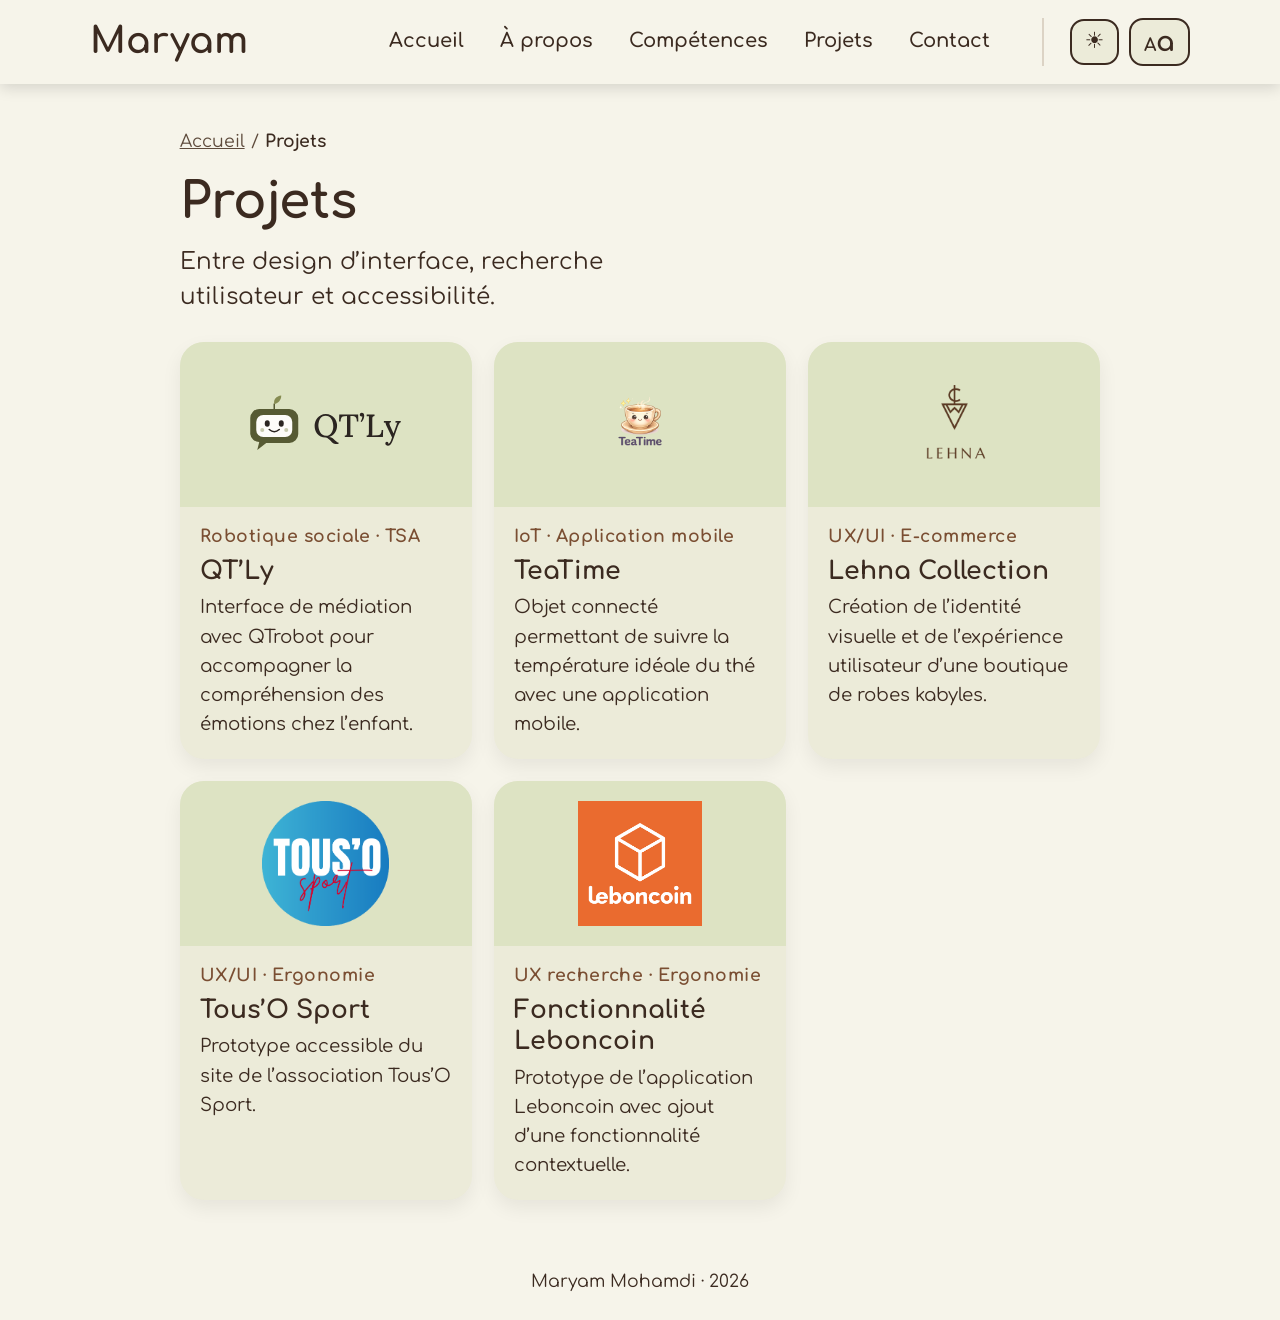
==== projets.html @ c4455d64 "Add files via upload" ====
<!DOCTYPE html>
<html lang="fr">
<head>
<meta charset="utf-8">
<meta name="viewport" content="width=device-width, initial-scale=1, viewport-fit=cover">
<title>Projets – Maryam Mohamdi, création numérique et accessibilité</title>
<meta name="description" content="Les projets de Maryam Mohamdi, entre design d’interface, recherche utilisateur et accessibilité.">
<link rel="preconnect" href="https://fonts.googleapis.com">
<link rel="preconnect" href="https://fonts.gstatic.com" crossorigin>
<link href="https://fonts.googleapis.com/css2?family=Comfortaa:wght@400;600;700&display=swap" rel="stylesheet">
<link rel="stylesheet" href="css/styles.css">
<script>
(function(){var r=document.documentElement;try{var t=localStorage.getItem('theme');if(t==='light'||t==='dark')r.setAttribute('data-theme',t);var z=parseInt(localStorage.getItem('textSize'),10);if(z>=80&&z<=200)r.style.fontSize=(z*1.2)+'%'}catch(e){}if(window.matchMedia&&!matchMedia('(prefers-reduced-motion: reduce)').matches&&'IntersectionObserver' in window)r.classList.add('anim');})();
</script>
<script src="autres/script.js" defer></script>
</head>
<body id="haut">
<a class="skip" href="#contenu">Aller au contenu</a>

<svg width="0" height="0" style="position:absolute" aria-hidden="true" focusable="false">
<symbol id="i-figma" viewBox="0 0 24 24"><path fill="#F24E1E" d="M8 2h4v6H8a3 3 0 010-6z"/><path fill="#FF7262" d="M12 2h4a3 3 0 010 6h-4z"/><path fill="#A259FF" d="M8 8h4v6H8a3 3 0 010-6z"/><circle fill="#1ABCFE" cx="15" cy="11" r="3"/><path fill="#0ACF83" d="M8 14h4v3a3 3 0 11-3-3z"/></symbol>
<symbol id="i-miro" viewBox="0 0 24 24"><rect width="24" height="24" rx="6" fill="#FFD02F"/><path fill="none" stroke="#050038" stroke-width="2.4" stroke-linecap="round" d="M6 17V8m0 4c0-3 3-4 4-1m0 6v-6m0 1c0-3 3-4 4-1m0 6l3-9"/></symbol>
<symbol id="i-canva" viewBox="0 0 24 24"><circle cx="12" cy="12" r="11" fill="#00C4CC"/><path fill="none" stroke="#fff" stroke-width="2.4" stroke-linecap="round" d="M16 9a5 5 0 100 6"/></symbol>
<symbol id="i-html" viewBox="0 0 24 24"><path fill="#E34F26" d="M3 2l1.7 19L12 23l7.3-2L21 2z"/><path fill="#fff" d="M7.6 6.5h8.9l-.2 2H9.7l.2 2h6.1l-.5 5.600-3.500 1-3.500-1-.2-2.600h2l.1 1.300 1.600.4 1.600-.4.2-2H7.900z"/></symbol>
<symbol id="i-css" viewBox="0 0 24 24"><path fill="#1572B6" d="M3 2l1.7 19L12 23l7.3-2L21 2z"/><path fill="#fff" d="M7.600 6.500h8.900l-.2 2H9.700l.2 2h6.100l-.5 5.600-3.500 1-3.500-1-.2-2.600h2l.1 1.300 1.600.4 1.600-.4.2-2H7.900z"/></symbol>
<symbol id="i-python" viewBox="0 0 24 24"><path fill="#3776AB" d="M12 2C7 2 7 4 7 5v2h5v1H5a3 3 0 00-3 3v2c0 2 1 3 3 3h2v-3a3 3 0 013-3h5a2 2 0 002-2V5c0-2-2-3-5-3z"/><path fill="#FFD43B" d="M12 22c5 0 5-2 5-3v-2h-5v-1h7a3 3 0 003-3v-2c0-2-1-3-3-3h-2v3a3 3 0 01-3 3H9a2 2 0 00-2 2v3c0 2 2 3 5 3z"/><circle cx="9.500" cy="5" r="1" fill="#fff"/><circle cx="14.500" cy="19" r="1" fill="#fff"/></symbol>
<symbol id="i-java" viewBox="0 0 24 24"><path fill="#E76F00" d="M4 13h13v3a5 5 0 01-5 5H9a5 5 0 01-5-5z"/><path fill="none" stroke="#E76F00" stroke-width="1.800" d="M17 14h1.500a2.500 2.500 0 010 5H16"/><path fill="none" stroke="#5382A1" stroke-width="1.600" stroke-linecap="round" d="M8 10c-2-2 2-3 0-6m4 6c-2-2 2-3 0-6"/><path fill="#5382A1" d="M5 22h12v1H5z"/></symbol>
<symbol id="i-php" viewBox="0 0 24 24"><ellipse cx="12" cy="12" rx="11" ry="6.500" fill="#777BB4"/><text x="12" y="14.500" font-size="8" font-weight="700" font-style="italic" text-anchor="middle" fill="#fff" font-family="Arial,sans-serif">php</text></symbol>
<symbol id="i-sql" viewBox="0 0 24 24"><ellipse cx="12" cy="5.500" rx="8" ry="3" fill="#00758F"/><path fill="#00758F" d="M4 8.500c0 1.700 3.600 3 8 3s8-1.300 8-3v4c0 1.700-3.600 3-8 3s-8-1.300-8-3zM4 14.500c0 1.700 3.600 3 8 3s8-1.300 8-3v4c0 1.700-3.600 3-8 3s-8-1.300-8-3z"/><path fill="#F29111" d="M4 8.500c0 1.700 3.600 3 8 3s8-1.300 8-3v.800c0 1.700-3.600 3-8 3s-8-1.300-8-3z" opacity=".9"/></symbol>
<symbol id="i-android" viewBox="0 0 24 24"><path fill="#3DDC84" d="M5 16a7 7 0 0114 0z"/><path stroke="#3DDC84" stroke-width="1.500" stroke-linecap="round" d="M8 6L6.500 3.500M16 6l1.500-2.500"/><circle cx="9.500" cy="12.500" r="1" fill="#fff"/><circle cx="14.500" cy="12.500" r="1" fill="#fff"/><path fill="#3DDC84" d="M5 18h14v2a2 2 0 01-2 2H7a2 2 0 01-2-2z" opacity=".55"/></symbol>
<symbol id="i-vscode" viewBox="0 0 24 24"><path fill="#007ACC" fill-rule="evenodd" d="M22 4l-5-2-10 9-4-3-1 1v8l1 1 4-3 10 9 5-2zM17 7v10l-6-5z"/></symbol>
<symbol id="i-arrow" viewBox="0 0 24 12"><path d="M0 6 H22 M17 1 L22 6 L17 11" fill="none" stroke="currentColor" stroke-width="2" stroke-linecap="round" stroke-linejoin="round"/></symbol>
</svg>

<header>
  <a class="brand" href="index.html"><span>Maryam</span><span class="sr-only"> Mohamdi, accueil</span></a>

  <nav aria-label="Navigation principale">
    <button class="tool" id="burger" type="button" aria-label="Ouvrir le menu" aria-expanded="false" aria-controls="menu">
      <svg width="22" height="18" viewBox="0 0 22 18" aria-hidden="true" focusable="false"><path id="bpath" d="M2 3h18M2 9h18M2 15h18" fill="none" stroke="currentColor" stroke-width="2.4" stroke-linecap="round"/></svg>
    </button>
    <ul class="menu" id="menu" role="list">
      <li><a href="index.html">Accueil</a></li>
      <li><a href="index.html#approche">À propos</a></li>
      <li><a href="index.html#competences">Compétences</a></li>
      <li><a href="projets.html" aria-current="page">Projets</a></li>
      <li><a href="index.html#contact">Contact</a></li>
    </ul>
  </nav>

  <div class="tools">
    <button class="tool" id="theme" type="button" aria-label="Mode sombre" aria-pressed="false" title="Mode sombre"><span id="themeIcon" aria-hidden="true">☀</span></button>
    <div class="zoomwrap" id="zoomwrap">
      <button class="tool" id="zoom" type="button" aria-expanded="false" aria-controls="zpop" aria-label="Taille du texte" title="Taille du texte">
        <span aria-hidden="true"><span style="font-size:.8em">A</span><span style="font-size:1.25em">a</span></span>
      </button>
      <div class="pop" id="zpop" role="group" aria-labelledby="zpop-t" hidden>
        <p class="pop-t" id="zpop-t">Taille du texte</p>
        <output class="pop-v" id="zval">100 %</output>
        <div class="pop-row">
          <button type="button" id="zout">Réduire</button>
          <button type="button" id="zin">Agrandir</button>
        </div>
        <button type="button" class="reset" id="zreset">Réinitialiser</button>
      </div>
    </div>
  </div>
</header>

<main id="contenu" class="projet">
  <section aria-labelledby="titre-page">
    <nav class="ariane" aria-label="Fil d’Ariane">
      <ol role="list">
        <li><a href="index.html">Accueil</a></li>
        <li><a href="projets.html" aria-current="page">Projets</a></li>
      </ol>
    </nav>
    <h1 id="titre-page">Projets</h1>
    <p class="chapeau">Entre design d’interface, recherche utilisateur et accessibilité.</p>
    <ul class="cartes-projets" role="list">
    <li class="carte-projet">
      <div class="carte-projet__visuel"><img src="images/projet-qtly.svg" alt="" width="640" height="400" loading="lazy"></div>
      <div class="carte-projet__texte">
        <p class="surtitre">Robotique sociale · TSA</p>
        <h2><a href="projets/qtly.html">QT’Ly</a></h2>
        <p>Interface de médiation avec QTrobot pour accompagner la compréhension des émotions chez l’enfant.</p>
      </div>
    </li>
    <li class="carte-projet">
      <div class="carte-projet__visuel"><img src="images/projet-teatime.jpg" alt="" width="640" height="400" loading="lazy"></div>
      <div class="carte-projet__texte">
        <p class="surtitre">IoT · Application mobile</p>
        <h2><a href="projets/teatime.html">TeaTime</a></h2>
        <p>Objet connecté permettant de suivre la température idéale du thé avec une application mobile.</p>
      </div>
    </li>
    <li class="carte-projet">
      <div class="carte-projet__visuel"><img src="images/lehna-logo.png" alt="" width="640" height="400" loading="lazy"></div>
      <div class="carte-projet__texte">
        <p class="surtitre">UX/UI · E-commerce</p>
        <h2><a href="projets/lehna-collection.html">Lehna Collection</a></h2>
        <p>Création de l’identité visuelle et de l’expérience utilisateur d’une boutique de robes kabyles.</p>
      </div>
    </li>
    <li class="carte-projet">
      <div class="carte-projet__visuel"><img src="images/tos-logo.PNG" alt="" width="640" height="400" loading="lazy"></div>
      <div class="carte-projet__texte">
        <p class="surtitre">UX/UI · Ergonomie</p>
        <h2><a href="projets/tous-o-sport.html">Tous’O Sport</a></h2>
        <p>Prototype accessible du site de l’association Tous’O Sport.</p>
      </div>
    </li>
    <li class="carte-projet">
      <div class="carte-projet__visuel"><img src="images/lbc-logo.png" alt="" width="640" height="400" loading="lazy"></div>
      <div class="carte-projet__texte">
        <p class="surtitre">UX recherche · Ergonomie</p>
        <h2><a href="projets/leboncoin.html">Fonctionnalité Leboncoin</a></h2>
        <p>Prototype de l’application Leboncoin avec ajout d’une fonctionnalité contextuelle.</p>
      </div>
    </li>
    </ul>
  </section>
</main>

<footer>Maryam Mohamdi · 2026</footer>

<a class="totop" id="totop" href="#haut" aria-label="Remonter en haut de la page" title="Remonter en haut">
  <svg viewBox="0 0 24 24" aria-hidden="true" focusable="false"><path d="M12 19V5M5 12l7-7 7 7" fill="none" stroke="currentColor" stroke-width="2.6" stroke-linecap="round" stroke-linejoin="round"/></svg>
</a>
</body>
</html>
---- css/styles.css ----
/* =========================================================
   Portfolio Maryam Mohamdi — feuille de styles
   Style « sakura » (Comfortaa, formes arrondies), palette crème, olive et marron.
   ========================================================= */

/* ---------- Thème ---------- */
:root{
  --bg:#F6F4EA;      /* crème légèrement olive */
  --nav:#E3E6CF;     /* olive pâle (en-tête) */
  --card:#ECEBD9;    /* cartes, chips */
  --ink:#3B2A20;     /* brun foncé : texte, 13:1 */
  --muted:#5E4B3C;   /* brun moyen : texte secondaire, 7:1 */
  --accent:#7A4E32;  /* marron : dates, intitulés (6,5:1 sur la crème) */
  --btn:#7A4E32;     /* boutons : 7,1:1 avec du blanc */
  --deep:#4A3426;    /* légende des projets */
  --olive:#A8B47A;   /* aplats décoratifs */
  --soft:#DDE3C3;    /* bandeau des logos projets */
  --focus:#3B2A20;
  --gutter:clamp(28px,7vw,96px);
  --space:clamp(40px,6vw,64px);
  color-scheme:light;
}
@media (prefers-color-scheme:dark){
  :root:not([data-theme="light"]){
    --bg:#1F1C16;--nav:#2B271F;--card:#2E2A21;--ink:#EFEBDD;--muted:#C2B9A5;
    --accent:#C9D69A;--btn:#8A6142;--deep:#3A2E22;--olive:#6F7A4A;--soft:#323725;
    --focus:#EFEBDD;color-scheme:dark;
  }
}
:root[data-theme="dark"]{
  --bg:#1F1C16;--nav:#2B271F;--card:#2E2A21;--ink:#EFEBDD;--muted:#C2B9A5;
  --accent:#C9D69A;--btn:#8A6142;--deep:#3A2E22;--olive:#6F7A4A;--soft:#323725;
  --focus:#EFEBDD;color-scheme:dark;
}

/* ---------- Base ---------- */
*,*::before,*::after{box-sizing:border-box}
/* Taille de base : 120 % de la taille réglée dans le navigateur. Le panneau « Aa » part de là. */
html{font-size:120%;scroll-behavior:smooth;scroll-padding-top:calc(env(safe-area-inset-top,0px) + 7.5rem)}
body{
  margin:0;background:var(--bg);color:var(--ink);
  font-family:Comfortaa,"Trebuchet MS",system-ui,sans-serif;line-height:1.6;
  padding-bottom:env(safe-area-inset-bottom,0px);transition:background .3s;
}
a{color:inherit}
:focus-visible{outline:3px solid var(--focus);outline-offset:3px}
h2{font-size:2rem;margin:0 0 22px;text-align:center}
h3{margin:0 0 6px}

.sr-only{
  position:absolute!important;width:1px;height:1px;padding:0;margin:-1px;
  overflow:hidden;clip:rect(0,0,0,0);white-space:nowrap;border:0;
}

/* Lien d'évitement */
.skip{
  position:absolute;left:16px;top:-200px;z-index:100;
  background:var(--btn);color:#fff;padding:10px 18px;border-radius:12px;
  font-weight:700;text-decoration:none;
}
.skip:focus{top:calc(10px + env(safe-area-inset-top,0px))}

/* ---------- En-tête ---------- */
header{
  position:sticky;top:0;z-index:10;width:100%;min-height:84px;background:var(--nav);
  padding:12px max(var(--gutter),calc((100% - 1280px)/2));
  padding-top:calc(12px + env(safe-area-inset-top,0px));
  display:flex;gap:clamp(16px,3vw,36px);align-items:center;flex-wrap:nowrap;box-shadow:0 4px 14px #0002;
}
.brand{
  flex:none;font-size:1.9rem;font-weight:700;line-height:1;letter-spacing:.01em;
  text-decoration:none;white-space:nowrap;
}
header nav{flex:1;min-width:0;display:flex;justify-content:flex-end}

button,.btn{font:inherit;cursor:pointer;border:0}
.tools{
  display:flex;gap:10px;align-items:center;flex:none;
  padding-left:clamp(16px,2vw,28px);border-left:2px solid #7A4E3233;
}
.tool{
  min-width:46px;min-height:46px;padding:0 13px;border-radius:14px;
  background:var(--card);color:var(--ink);font-weight:700;font-size:1.15rem;
  border:2px solid var(--ink);display:inline-flex;align-items:center;justify-content:center;gap:2px;
  transition:transform .15s,background .15s;
}
.tool:hover{background:var(--btn);color:#fff;transform:translateY(-2px)}
.tool:active{transform:none}

/* Menu : liens en ligne sur ordinateur, burger uniquement sur téléphone */
#burger{display:none}
.menu{list-style:none;margin:0;padding:0;display:flex;flex-wrap:wrap;justify-content:flex-end;gap:4px}
.menu a{display:block;padding:10px 16px;border-radius:999px;font-weight:600;font-size:1.02rem;text-decoration:none;white-space:nowrap}
.menu a:hover{background:var(--card);text-decoration:underline;text-underline-offset:5px}

/* Panneau taille du texte */
.zoomwrap{position:relative}
.pop{
  position:absolute;top:calc(100% + 12px);right:0;z-index:20;
  width:min(17rem,calc(100vw - 32px));
  background:var(--card);color:var(--ink);border:2px solid var(--ink);
  border-radius:18px;padding:16px;box-shadow:0 12px 26px #0003;text-align:center;
}
.pop[hidden]{display:none}
.pop-t{margin:0 0 4px;font-weight:700}
.pop-v{display:block;font-size:2rem;font-weight:700;color:var(--accent);margin-bottom:12px}
.pop-row{display:grid;grid-template-columns:1fr 1fr;gap:10px;margin-bottom:10px}
.pop button{min-height:44px;padding:10px 8px;border-radius:12px;background:var(--btn);color:#fff;font-weight:700;font-size:1rem}
.pop button.reset{width:100%;background:none;color:var(--ink);border:2px solid var(--ink)}
.pop button:hover:not([aria-disabled="true"]){filter:brightness(1.15)}
.pop button[aria-disabled="true"]{opacity:.45;cursor:not-allowed}

/* ---------- Boutons ---------- */
.btn{display:inline-block;background:var(--btn);color:#fff;padding:10px 20px;border-radius:12px;text-decoration:none;font-weight:600}
.btn:hover{filter:brightness(1.15)}

/* ---------- Sections ---------- */
section{max-width:1100px;margin:0 auto;padding:var(--space) var(--gutter)}
section > p{text-align:center;margin-top:0}

/* Accueil — dimensionné sur la hauteur d'écran pour que la section
   suivante dépasse en bas du premier écran */
.hero{
  display:grid;grid-template-columns:minmax(200px,340px) 1fr;gap:48px;align-items:center;
  padding-top:clamp(28px,4vh,48px);padding-bottom:20px;
}
.frame{
  position:relative;aspect-ratio:3/4;justify-self:center;
  width:min(100%,340px,calc((100vh - 370px)*.75));
  width:min(100%,340px,calc((100svh - 370px)*.75));
  min-width:180px;
}
.frame::before{content:"";position:absolute;inset:0 18% 12% 0;background:var(--btn);border-radius:22px}
.frame::after{content:"";position:absolute;inset:34% 0 0 24%;background:var(--olive);border-radius:22px}
.photo{
  position:absolute;inset:8% 6% 6% 6%;border-radius:24px;z-index:1;
  background:linear-gradient(160deg,#F7F6EC,#D9DDBF);display:grid;place-items:center;
  text-align:center;color:#4A3426;font-size:.9rem;padding:20px;
  width:88%;height:86%;
}
.photo[hidden]{display:none}
img.photo{display:block;padding:0;object-fit:cover;object-position:center 20%}
.photo b{display:block;font-size:3rem}
.hero-text{position:relative;text-align:center}
.hero .hello{font-size:1.1rem;margin:0}
.hero .name{font-size:1.4rem;font-weight:600;margin:0}
.hero .tagline{font-size:2.2rem;line-height:1.25;font-weight:700;margin:.1em 0 .6em}
.cta{display:flex;gap:12px;justify-content:center;flex-wrap:wrap}

/* À propos : texte à droite, frise des études compacte à gauche */
#approche{padding-top:28px}
.sak-mini{display:inline-block;width:.8em;height:.8em;margin-left:.3em;vertical-align:-.05em}
.about{display:grid;grid-template-columns:minmax(220px,300px) 1fr;gap:clamp(32px,5vw,64px);align-items:start}
.about .parcours{grid-column:1;grid-row:1}
.about .txt{grid-column:2;grid-row:1}
.lead{font-size:1.35rem;font-weight:600;line-height:1.4;max-width:34ch;margin:0 0 14px}
.txt p{max-width:62ch;font-size:1.05rem;margin:0 0 12px}
.txt p:last-child{margin-bottom:0}
.mini-title{margin:0 0 14px;font-size:1rem;color:var(--accent)}
.frise{list-style:none;margin:0;padding:0 0 0 28px;position:relative}
.frise::before{content:"";position:absolute;left:6px;top:8px;bottom:8px;width:4px;border-radius:2px;background:linear-gradient(var(--btn),var(--olive))}
.frise li{position:relative;background:var(--card);border-radius:16px;padding:10px 14px;margin-bottom:10px}
.frise li:last-child{margin-bottom:0}
.frise .dot{position:absolute;left:-28px;top:14px;width:16px;height:16px;border-radius:50%;background:var(--bg);border:4px solid var(--btn)}
.frise .dot.now{background:var(--btn);box-shadow:0 0 0 4px #7A4E3244}
.frise p{margin:0}
.frise .date{font-size:.8rem;font-weight:700;color:var(--accent)}
.frise .deg{font-size:.9rem;font-weight:700;line-height:1.35}
.frise .school{font-size:.8rem;color:var(--muted)}

/* Compétences */
#competences{padding-top:16px}
.skills{display:grid;grid-template-columns:repeat(auto-fit,minmax(190px,1fr));gap:24px}
.skills > div{text-align:center}
.skills h3{margin:0 0 6px;font-size:1.1rem}
.chips{display:flex;flex-wrap:wrap;justify-content:center;gap:8px;padding:0;list-style:none;margin:8px 0 0}
.chips li{background:var(--card);padding:6px 14px;border-radius:999px;font-weight:600;font-size:.9rem}
.chips.logos li{display:flex;align-items:center;gap:8px;padding:6px 14px 6px 10px}
.chips.logos svg{width:22px;height:22px;flex:none}

/* Projets — carrousel */
.carousel{display:flex;align-items:center;gap:16px;justify-content:center}
.arrow{width:52px;height:52px;border-radius:50%;background:none;border:3px solid var(--ink);color:var(--ink);font-size:1.4rem;flex:none}
.arrow:hover{background:var(--card)}
/* Logo en haut, légende en dessous : rien n'est masqué quand le texte est agrandi. */
.slide{flex:1;max-width:720px;border-radius:30px;overflow:hidden;background:var(--deep);box-shadow:0 10px 24px #0002}
.shot{position:relative;aspect-ratio:16/7;display:grid;place-items:center;background:var(--soft)}
.shot img{
  position:absolute;inset:0;margin:auto;width:auto;height:auto;
  max-width:calc(100% - 48px);max-height:calc(100% - 36px);object-fit:contain;
  background:#fff;border-radius:18px;padding:12px;box-shadow:0 6px 18px #0002;
}
/* Photo (TeaTime) : remplit tout le bandeau */
/* Plus de recadrage : toutes les images du carrousel sont affichées en entier */
.shot.cover img{width:auto;height:auto;max-width:calc(100% - 48px);max-height:calc(100% - 36px);object-fit:contain;padding:12px;border-radius:18px;background:#fff;box-shadow:0 6px 18px #0002}
.shot span{font-size:4.5rem;font-weight:700;color:var(--btn)}
.cap{background:var(--deep);color:#fff;padding:16px 22px 20px;text-align:center}
.cap small{opacity:.9}
.cap p{margin:4px 0 8px;font-size:.95rem}
.cap a{color:#fff;font-weight:700}
.cap a:focus-visible{outline-color:#fff}
.pager{display:flex;gap:4px;justify-content:center;flex-wrap:wrap;margin:10px auto 14px}
.pager button{width:44px;height:44px;padding:0;border-radius:50%;background:none;display:grid;place-items:center}
.pager button::before{content:"";width:16px;height:16px;border-radius:50%;border:2px solid var(--ink)}
.pager button[aria-current="true"]::before{width:20px;height:20px;background:var(--btn);border-color:var(--btn)}

/* Contact */
.contact-links{list-style:none;margin:24px 0 0;padding:0;display:flex;justify-content:center;gap:32px;flex-wrap:wrap}
.contact-links a{display:flex;flex-direction:column;align-items:center;gap:8px;text-decoration:none;font-weight:600}
.contact-links .ic{
  width:76px;height:76px;border-radius:50%;display:grid;place-items:center;
  background:var(--card);border:2px solid var(--ink);color:var(--ink);
  transition:transform .15s,background .15s;
}
.contact-links svg{width:38px;height:38px}
.contact-links a:hover .ic{background:var(--btn);color:#fff;transform:translateY(-3px)}
.contact-links a:hover span:last-child{text-decoration:underline}

footer{text-align:center;padding:24px var(--gutter);font-size:.9rem}

/* Bouton « remonter en haut » */
.totop{
  position:fixed;z-index:9;
  right:calc(16px + env(safe-area-inset-right,0px));
  bottom:calc(16px + env(safe-area-inset-bottom,0px));
  width:52px;height:52px;border-radius:50%;display:grid;place-items:center;
  background:var(--btn);color:#fff;box-shadow:0 6px 16px #0003;
  opacity:0;visibility:hidden;transform:translateY(10px);
  transition:opacity .2s,transform .2s,visibility .2s;
}
.totop.show{opacity:1;visibility:visible;transform:none}
.totop:hover{filter:brightness(1.15)}
.totop svg{width:24px;height:24px}

/* ---------- Responsive ---------- */
@media (max-width:1060px){
  header{gap:10px;min-height:76px}
  .brand{font-size:1.5rem;margin-right:auto}
  header nav{flex:none}
  .tools{padding-left:0;border-left:0}
  #burger{display:inline-flex}
  /* Menu ouvert : carte arrondie sous le burger, page assombrie derrière */
  .menu{
    display:none;position:absolute;top:calc(100% + 10px);right:var(--gutter);left:auto;
    width:min(340px,calc(100% - 2 * var(--gutter)));
    flex-direction:column;flex-wrap:nowrap;gap:6px;
    background:var(--card);border:2px solid var(--ink);border-radius:24px;padding:12px;
    box-shadow:0 18px 40px #0003;
  }
  .menu.open{display:flex}
  .menu a{
    display:flex;align-items:center;justify-content:space-between;gap:12px;
    padding:14px 18px;border-radius:16px;font-size:1.15rem;font-weight:700;white-space:normal;
  }
  /* chevron dessiné en CSS (pas de texte, donc rien n'est lu par les lecteurs d'écran) */
  .menu a::after{content:"";flex:none;width:9px;height:9px;border-top:2.5px solid currentColor;border-right:2.5px solid currentColor;transform:rotate(45deg);opacity:.6}
  .menu a:hover,.menu a:focus-visible{background:var(--nav);text-decoration:none}
  .menu a:hover::after{opacity:1}
  body.menu-open::before{content:"";position:fixed;inset:0;z-index:9;background:#1f1c1655}
}
@media (max-width:760px){
  .hero{grid-template-columns:1fr;gap:16px;padding-top:24px}
  .frame{
    min-width:0;
    width:clamp(130px,calc((100vh - 540px)*.75),220px);
    width:clamp(130px,calc((100svh - 540px)*.75),220px);
  }
  .hero .tagline{font-size:1.6rem}
  .about{grid-template-columns:1fr}
  .about .parcours,.about .txt{grid-column:1;grid-row:auto}
  .carousel{gap:8px}
  .arrow{width:44px;height:44px}
  .shot{aspect-ratio:16/9}
  .shot span{font-size:3rem}
  .cap{padding:14px 16px 18px}
  /* Le panneau se cale sur l'en-tête pour ne pas déborder de l'écran */
  .zoomwrap{position:static}
  .pop{left:var(--gutter);right:var(--gutter);width:auto;top:calc(100% + 8px)}
}
@media (max-width:420px){
  header{padding-left:16px;padding-right:16px;gap:8px}
  .menu{right:16px;width:calc(100% - 32px)}
  .brand{font-size:1.3rem}
  .tools{gap:8px}
  .tool{min-width:44px;min-height:44px;padding:0 10px}
}

/* ---------- Mouvement réduit ---------- */
@media (prefers-reduced-motion:reduce){
  html{scroll-behavior:auto}
  .tool,.tool:hover,.contact-links .ic,.contact-links a:hover .ic,.totop{transition:none;transform:none}
}

/* ---------- Animations (actives seulement avec html.anim, posée par JS
   quand le mouvement n'est pas réduit) ---------- */
html.anim .reveal{
  opacity:0;transform:translateY(20px);
  transition:opacity .6s ease,transform .7s cubic-bezier(.2,.7,.2,1);
  transition-delay:var(--d,0ms);
}
html.anim .reveal.in{opacity:1;transform:none}
/* La ligne de la frise se dessine de haut en bas */
html.anim .frise::before{transform:scaleY(0);transform-origin:top;transition:transform 1.1s cubic-bezier(.2,.7,.2,1) .15s}
html.anim .frise.in::before{transform:scaleY(1)}
/* Pétales d'accueil */
.petals{position:fixed;inset:0;z-index:5;pointer-events:none;overflow:hidden}
.petals svg{position:absolute;top:0}
/* Inclinaison de la photo */
html.anim .hero .frame{transition:opacity .6s ease,transform .3s ease-out;will-change:transform}
/* Micro-interactions */
html.anim .frise li{transition:transform .2s ease}
html.anim .frise li:hover{transform:translateX(4px)}
html.anim .btn{transition:transform .15s ease,filter .15s}
html.anim .btn:hover{transform:translateY(-2px)}
html.anim .pop:not([hidden]){animation:popIn .18s ease-out}
@keyframes popIn{from{opacity:0;transform:translateY(-6px) scale(.97)}to{opacity:1;transform:none}}
html.anim .sak-mini{transition:transform .6s ease}
html.anim h2:hover .sak-mini{transform:rotate(72deg)}
html.anim .menu.open{animation:menuIn .22s cubic-bezier(.2,.7,.2,1)}
html.anim .menu.open li{animation:linkIn .32s cubic-bezier(.2,.7,.2,1) both}
html.anim .menu.open li:nth-child(2){animation-delay:40ms}
html.anim .menu.open li:nth-child(3){animation-delay:80ms}
html.anim .menu.open li:nth-child(4){animation-delay:120ms}
html.anim .menu.open li:nth-child(5){animation-delay:160ms}
@keyframes menuIn{from{opacity:0;transform:translateY(-8px) scale(.97);transform-origin:top right}to{opacity:1;transform:none}}
@keyframes linkIn{from{opacity:0;transform:translateX(12px)}to{opacity:1;transform:none}}
#burger[aria-expanded="true"]{background:var(--btn);border-color:var(--btn);color:#fff}

/* =========================================================
   Pages projet (projets/*.html)
   ========================================================= */
.projet section{padding-top:clamp(28px,4vw,44px);padding-bottom:clamp(28px,4vw,44px)}
.projet h2{text-align:left;font-size:1.8rem;line-height:1.25}
.projet abbr[title]{text-decoration:underline dotted;text-underline-offset:3px;cursor:help}
.lecture{max-width:760px}
.lecture p{max-width:68ch}
.surtitre{margin:0 0 6px;font-size:.9rem;font-weight:700;color:var(--accent);letter-spacing:.03em}

/* Fil d'Ariane */
.ariane ol{list-style:none;margin:0 0 18px;padding:0;display:flex;flex-wrap:wrap;gap:4px;font-size:.9rem}
.ariane li+li::before{content:"/";margin:0 6px 0 2px;color:var(--muted)}
.ariane a{color:var(--muted)}
.ariane a[aria-current="page"]{color:var(--ink);font-weight:700;text-decoration:none}

/* En-tête du projet */
.projet-hero{display:grid;grid-template-columns:1fr minmax(260px,1fr);gap:clamp(28px,5vw,56px);align-items:center}
.projet h1{font-size:2.6rem;line-height:1.15;margin:0 0 14px}
.chapeau{font-size:1.2rem;line-height:1.5;margin:0;max-width:40ch}
.projet-hero__visuel{position:relative;padding:0 16px 16px 0}
.projet-hero__visuel::before{content:"";position:absolute;inset:16px 0 0 16px;background:var(--olive);border-radius:24px}
.projet-hero__visuel img{position:relative;display:block;width:100%;height:auto;border-radius:22px;background:var(--card);box-shadow:0 10px 24px #0002}

/* En bref */
.fiche{margin:0;display:grid;grid-template-columns:minmax(180px,1fr) 3fr;gap:16px}
.fiche > div{background:var(--card);border-radius:20px;padding:16px 20px}
.fiche dt{font-size:.85rem;font-weight:700;color:var(--accent);margin-bottom:6px}
.fiche dd{margin:0;font-weight:600}
.fiche .chips{justify-content:flex-start;margin:0}
.fiche .chips li{background:var(--bg)}

/* Démarche */
.etapes{list-style:none;margin:20px 0 0;padding:0;display:grid;grid-template-columns:repeat(auto-fit,minmax(230px,1fr));gap:16px}
.etapes li{background:var(--card);border-radius:20px;padding:18px 20px}
.etapes__num{display:block;font-size:1.6rem;font-weight:700;color:var(--accent);line-height:1;margin-bottom:8px}
.etapes h3{font-size:1.1rem}
.etapes p{margin:0;font-size:.95rem}

/* Personas */
.personas{list-style:none;margin:20px 0 0;padding:0;display:grid;grid-template-columns:repeat(auto-fit,minmax(280px,1fr));gap:18px}
.persona{background:var(--card);border-radius:24px;padding:22px 24px;border-top:8px solid var(--olive)}
.persona h3{font-size:1.3rem}
.persona p{margin:0 0 12px}
.persona__titre{font-weight:700;color:var(--accent);margin-bottom:6px!important}
.puces{margin:0;padding-left:1.2em}
.puces li{margin-bottom:4px}
.puces li::marker{color:var(--accent)}

/* Écrans du prototype */
.ecrans{list-style:none;margin:24px 0 28px;padding:0;display:grid;grid-template-columns:repeat(auto-fit,minmax(240px,1fr));gap:18px;counter-reset:none}
.ecrans figure{margin:0}
.ecrans img{display:block;width:100%;height:auto;border-radius:18px;background:var(--card);box-shadow:0 8px 20px #0002}
.ecrans figcaption{display:flex;align-items:center;gap:10px;margin-top:10px;font-weight:700}
.ecrans__num{display:grid;place-items:center;width:34px;height:34px;border-radius:50%;background:var(--btn);color:#fff;font-size:.8rem}

/* Tableau comparatif */
.tableau{max-width:860px;overflow-x:auto;border-radius:20px;background:var(--card)}
.tableau table{width:100%;border-collapse:collapse;min-width:520px}
.tableau caption{text-align:left;font-weight:700;padding:16px 20px 8px}
.tableau th,.tableau td{text-align:left;padding:12px 20px;vertical-align:top}
.tableau thead th{color:var(--accent);font-size:.9rem;border-bottom:2px solid var(--ink)}
.tableau tbody tr+tr th,.tableau tbody tr+tr td{border-top:1px solid #7A4E3233}
.tableau tbody th{font-weight:700}

/* Navigation entre projets */
.projets-nav{max-width:1100px;margin:0 auto;padding:clamp(28px,4vw,44px) var(--gutter) var(--space);display:grid;grid-template-columns:1fr 1fr;gap:14px;align-items:center}
.projets-nav > a:nth-child(2){justify-self:end}
.projets-nav > a:first-child{justify-self:start}
.projets-nav__txt{display:flex;flex-direction:column;line-height:1.3}
.projets-nav__txt--droite{text-align:right}
.projets-nav__lbl{font-size:.8rem;font-weight:600;opacity:.9}
.projets-nav__tous{grid-column:1 / -1;justify-self:center}
.btn--contour{background:transparent;color:var(--ink);box-shadow:inset 0 0 0 2px var(--ink)}
.btn--contour:hover{background:var(--card);filter:none}
.projets-nav .btn{display:inline-flex;align-items:center;gap:10px}
.fleche{width:22px;height:12px;flex:none}
.fleche--retour{transform:rotate(180deg)}
.projets-nav__nom{font-weight:700}

@media (max-width:760px){
  .projet-hero{grid-template-columns:1fr}
  .projet h1{font-size:2rem}
  .fiche{grid-template-columns:1fr}
  .projets-nav{grid-template-columns:1fr}
  .projets-nav > a,.projets-nav > a:first-child,.projets-nav > a:nth-child(2){justify-self:stretch;justify-content:space-between}
  .projets-nav__tous{justify-content:center!important}
  .projets-nav > a:first-child{justify-content:flex-start}
}

/* Page projet courte */
.projet-hero .chips{justify-content:flex-start;margin-top:18px}
.chips.gauche{justify-content:flex-start}
.parcours-mini{list-style:none;margin:18px 0 0;padding:0;display:flex;flex-wrap:wrap;align-items:center;gap:8px 0;counter-reset:etape}
.parcours-mini li{counter-increment:etape;display:flex;align-items:center;font-weight:700;font-size:.9rem}
.parcours-mini li::before{content:counter(etape);display:grid;place-items:center;width:28px;height:28px;margin-right:8px;border-radius:50%;background:var(--btn);color:#fff;font-size:.75rem}
.parcours-mini li:not(:last-child)::after{content:"";width:22px;height:2px;margin:0 10px;background:var(--olive)}
.persona__besoin{font-weight:700;color:var(--accent)}
.projet .persona p:last-child{margin-bottom:0}
.projet .mini-title{margin-top:4px}

/* Gabarit commun des pages projet */
.projet-hero__visuel--logo img{aspect-ratio:16/10;object-fit:contain;background:#fff;padding:28px}
.points{list-style:none;margin:20px 0 0;padding:0;display:grid;grid-template-columns:repeat(auto-fit,minmax(220px,1fr));gap:16px}
.points li{background:var(--card);border-radius:20px;padding:18px 20px}
.points h3{font-size:1.1rem;margin-bottom:4px}
.points p{margin:0;font-size:.95rem}
.points li.fort{background:var(--btn);color:#fff}
.projet .personas{grid-template-columns:repeat(auto-fit,minmax(280px,1fr))}
.projet .persona:only-child{max-width:560px}

/* Page « Projets » : grille de cartes, toute la carte est cliquable */
.cartes-projets{list-style:none;margin:28px 0 0;padding:0;display:grid;grid-template-columns:repeat(auto-fit,minmax(280px,1fr));gap:22px}
.carte-projet{position:relative;display:flex;flex-direction:column;background:var(--card);border-radius:24px;overflow:hidden;box-shadow:0 8px 20px #0001;transition:transform .2s,box-shadow .2s}
.carte-projet:hover{transform:translateY(-4px);box-shadow:0 14px 28px #0002}
/* Image positionnée en absolu : elle ne peut jamais dépasser du bandeau,
   quelle que soit sa taille d'origine (les max-height en % ne marchent pas ici). */
.carte-projet__visuel{position:relative;aspect-ratio:16/9;background:var(--soft);overflow:hidden}
.carte-projet__visuel img{
  position:absolute;inset:0;margin:auto;width:auto;height:auto;
  max-width:calc(100% - 64px);max-height:calc(100% - 40px);object-fit:contain;
  background:#fff;border-radius:16px;padding:10px;
}
.carte-projet__visuel--photo img{width:100%;height:100%;max-width:none;max-height:none;object-fit:cover;border-radius:0;padding:0;background:none}
.carte-projet__texte{padding:16px 20px 20px}
.carte-projet h2{font-size:1.3rem;margin:2px 0 6px;text-align:left}
.carte-projet h2 a{text-decoration:none}
.carte-projet h2 a::after{content:"";position:absolute;inset:0;border-radius:24px} /* lien étendu à toute la carte */
.carte-projet h2 a:focus-visible{outline:none}
.carte-projet:focus-within{outline:3px solid var(--focus);outline-offset:3px}
.carte-projet:hover h2 a{text-decoration:underline}
.carte-projet p:last-child{margin:0;font-size:.95rem}
@media (prefers-reduced-motion:reduce){.carte-projet,.carte-projet:hover{transition:none;transform:none}}
.projet section > p{text-align:left}

/* ---------- Pages projet : version épurée (sans cartes ni ombres) ---------- */
/* Visuel d'en-tête : plus de bloc décalé ni d'ombre */
.projet-hero__visuel{padding:0}
.projet-hero__visuel::before{display:none}
.projet-hero__visuel img{box-shadow:none;border-radius:14px}
/* Logo : affiché simplement, à taille raisonnable */
.projet-hero__visuel--logo{display:flex;justify-content:center}
.projet-hero__visuel--logo img{aspect-ratio:auto;width:auto;height:auto;max-width:220px;max-height:220px;padding:0;background:none;border-radius:12px}
/* Pour qui ? / Le résultat : simples colonnes séparées par un filet */
.projet .personas,.points{gap:12px 40px}
.projet .persona,.points li{background:none;border-radius:0;border-top:1.5px solid var(--ink);padding:14px 0 0}
.projet .persona h3{font-size:1.2rem}
.persona__besoin{color:var(--ink);font-weight:400}
.persona__besoin .lbl{font-weight:700;color:var(--accent)}
.points li.fort{background:none;color:inherit}
.points li.fort h3{color:var(--accent)}

/* Logos sans cadre blanc (carrousel de l'accueil et page Projets) */
.shot img,.shot.cover img,.carte-projet__visuel img{background:none;padding:0;box-shadow:none;border-radius:0}

/* En-tête de la même couleur que la page (l'ombre légère le sépare du contenu au défilement) */
header{background:var(--bg)}

/* Photo de l'accueil un peu plus grande sur téléphone */
@media (max-width:760px){
  .frame{
    width:clamp(190px,calc((100vh - 470px)*.8),280px);
    width:clamp(190px,calc((100svh - 470px)*.8),280px);
  }
}

/* Image d'en-tête des pages projet : même taille pour tous les projets,
   quelle que soit la forme de l'image (logo carré, bannière large, capture…) */
.projet-hero__visuel,.projet-hero__visuel--logo{display:flex;justify-content:center;align-items:center}
.projet-hero__visuel img,.projet-hero__visuel--logo img{
  width:100%;height:auto;max-width:480px;max-height:300px;
  aspect-ratio:auto;object-fit:contain;padding:0;background:none;border-radius:14px;
}
@media (max-width:760px){
  .projet-hero__visuel img,.projet-hero__visuel--logo img{max-height:240px}
}
.projet-hero{grid-template-columns:1fr 1.2fr}
.projet-hero__visuel img,.projet-hero__visuel--logo img{max-width:560px;max-height:320px}
@media (max-width:760px){.projet-hero{grid-template-columns:1fr}}
@media (max-width:760px){.projet-hero__visuel img,.projet-hero__visuel--logo img{max-height:240px}}

/* ---------- Accueil : liste des projets (remplace le carrousel) ---------- */
.liste-projets{list-style:none;margin:8px auto 28px;padding:0;max-width:900px;counter-reset:none}
.liste-projets li{
  position:relative;display:grid;grid-template-columns:auto 72px 1fr auto;gap:20px;align-items:center;
  padding:18px 14px;border-top:1.5px solid #3B2A2033;transition:background .2s;border-radius:0;
}
.liste-projets li:last-child{border-bottom:1.5px solid #3B2A2033}
.lp-num{font-size:1.1rem;font-weight:700;color:var(--accent);min-width:2ch}
.lp-logo{width:72px;height:72px;object-fit:contain;border-radius:12px}
.lp-txt h3{margin:0;font-size:1.3rem}
.lp-txt h3 a{text-decoration:none}
.lp-txt h3 a::after{content:"";position:absolute;inset:0} /* toute la ligne est cliquable */
.lp-txt h3 a:focus-visible{outline:none}
.liste-projets li:focus-within{outline:3px solid var(--focus);outline-offset:2px}
.lp-tag{margin:2px 0 4px;font-size:.85rem;font-weight:700;color:var(--accent)}
.lp-desc{margin:0;font-size:.95rem;color:var(--muted)}
.lp-fleche svg{display:block;width:28px;height:14px;color:var(--ink);transition:transform .2s}
.liste-projets li:hover{background:var(--card)}
.liste-projets li:hover h3 a{text-decoration:underline}
.liste-projets li:hover .lp-fleche svg{transform:translateX(5px)}
#projets > p:last-child{text-align:center}
@media (max-width:760px){
  .liste-projets li{grid-template-columns:56px 1fr;gap:14px;padding:16px 4px}
  .lp-num,.lp-fleche{display:none}
  .lp-logo{width:56px;height:56px}
  .lp-desc{display:none}
}
@media (prefers-reduced-motion:reduce){.liste-projets li,.lp-fleche svg{transition:none}.liste-projets li:hover .lp-fleche svg{transform:none}}

/* Accueil : « Voir plus » */
.liste-projets li[hidden]{display:none}
.liste-projets{border-bottom:1.5px solid #3B2A2033}
.liste-projets li:last-child{border-bottom:0}
.lp-actions{display:flex;gap:12px;justify-content:center;flex-wrap:wrap}
html.anim .liste-projets li.lp-plus:not([hidden]){animation:lpIn .35s cubic-bezier(.2,.7,.2,1) both}
html.anim .liste-projets li.lp-plus:not([hidden]) + li{animation-delay:60ms}
@keyframes lpIn{from{opacity:0;transform:translateY(8px)}to{opacity:1;transform:none}}
.btn[hidden]{display:none}
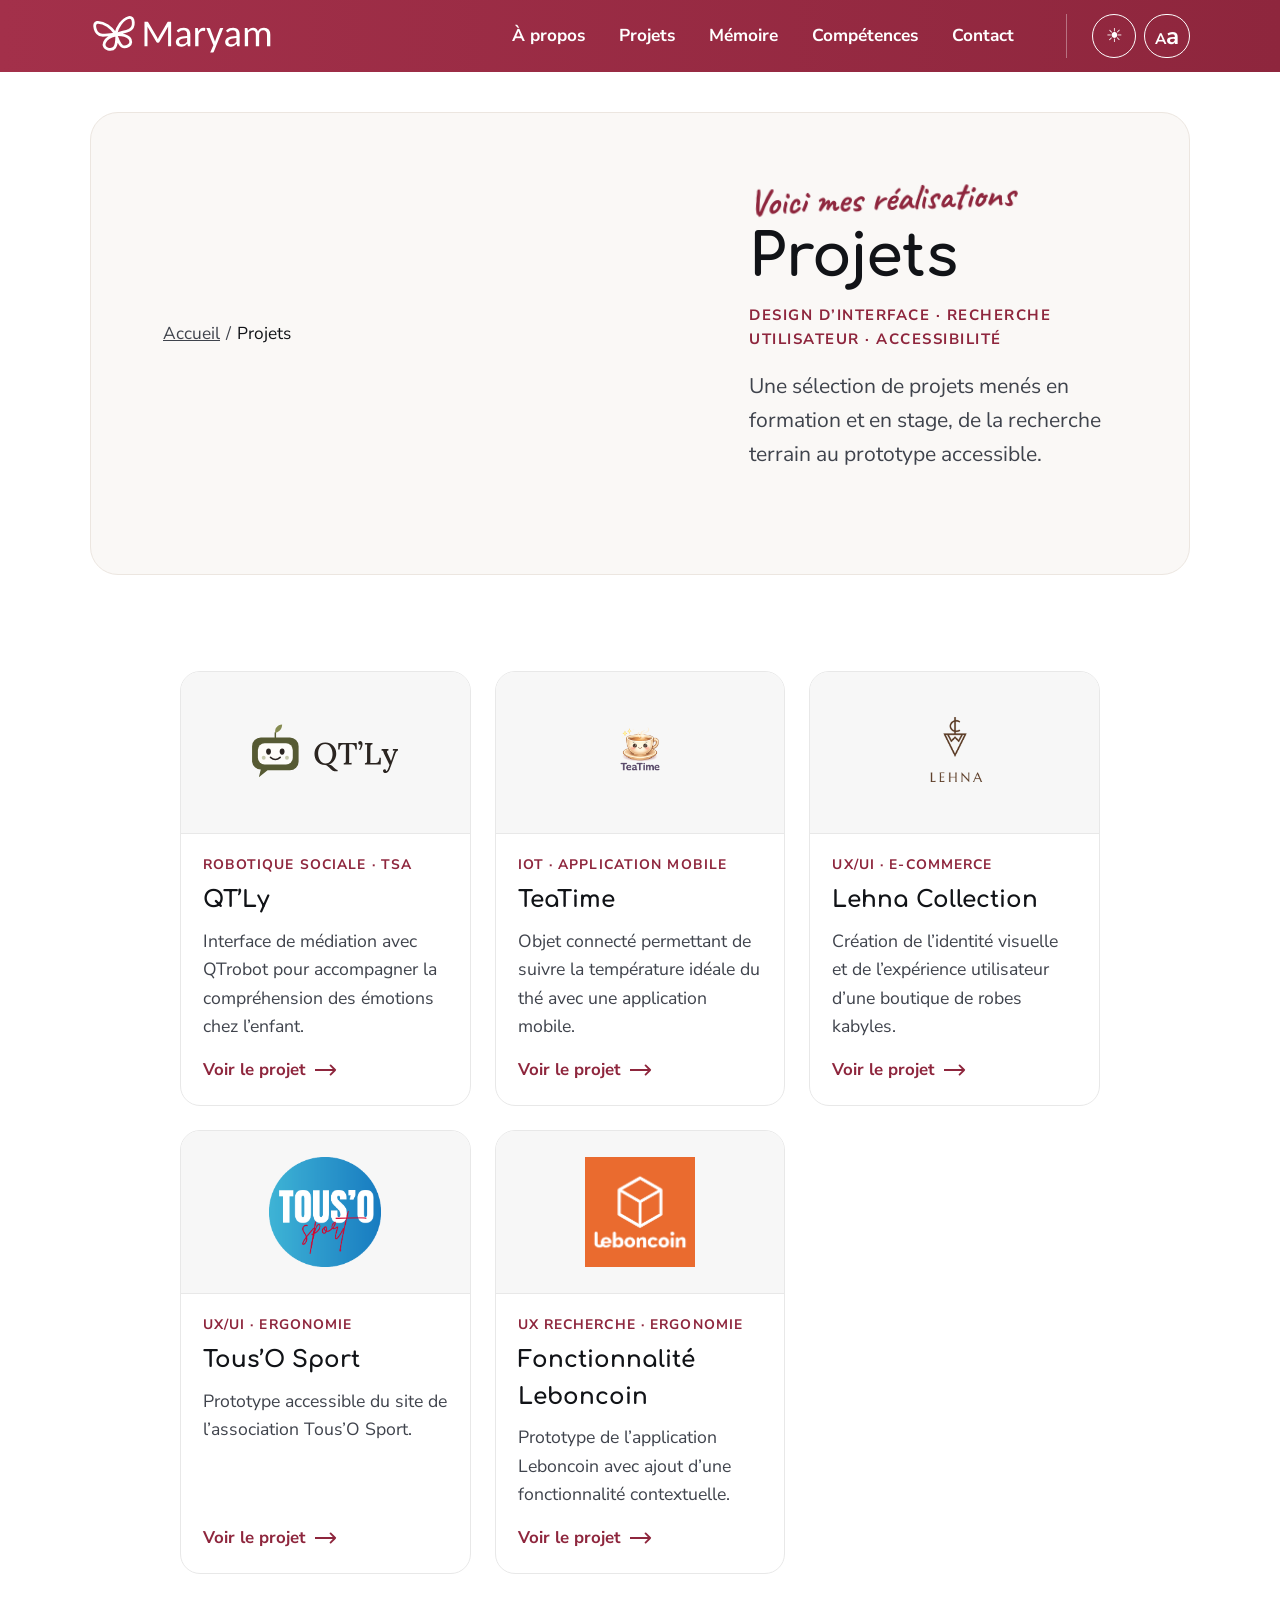
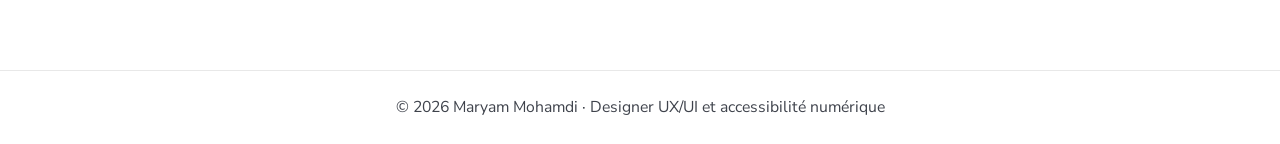
==== commit 7e778060: "Add files via upload" ====
--- a/projets.html
+++ b/projets.html
@@ -7,52 +7,51 @@
 <meta name="description" content="Les projets de Maryam Mohamdi, entre design d’interface, recherche utilisateur et accessibilité.">
 <link rel="preconnect" href="https://fonts.googleapis.com">
 <link rel="preconnect" href="https://fonts.gstatic.com" crossorigin>
-<link href="https://fonts.googleapis.com/css2?family=Comfortaa:wght@400;600;700&display=swap" rel="stylesheet">
+<link href="https://fonts.googleapis.com/css2?family=Caveat:wght@600;700&family=Comfortaa:wght@400;600;700&family=Nunito+Sans:wght@400;600;700&display=swap" rel="stylesheet">
+<link rel="icon" href="images/favicon.svg" type="image/svg+xml">
+<link rel="icon" href="images/favicon.png" type="image/png">
 <link rel="stylesheet" href="css/styles.css">
+<link rel="stylesheet" href="css/projets.css">
 <script>
 (function(){var r=document.documentElement;try{var t=localStorage.getItem('theme');if(t==='light'||t==='dark')r.setAttribute('data-theme',t);var z=parseInt(localStorage.getItem('textSize'),10);if(z>=80&&z<=200)r.style.fontSize=(z*1.2)+'%'}catch(e){}if(window.matchMedia&&!matchMedia('(prefers-reduced-motion: reduce)').matches&&'IntersectionObserver' in window)r.classList.add('anim');})();
 </script>
 <script src="autres/script.js" defer></script>
+<script src="autres/outils-mobile.js" defer></script>
 </head>
 <body id="haut">
 <a class="skip" href="#contenu">Aller au contenu</a>
 
-<svg width="0" height="0" style="position:absolute" aria-hidden="true" focusable="false">
-<symbol id="i-figma" viewBox="0 0 24 24"><path fill="#F24E1E" d="M8 2h4v6H8a3 3 0 010-6z"/><path fill="#FF7262" d="M12 2h4a3 3 0 010 6h-4z"/><path fill="#A259FF" d="M8 8h4v6H8a3 3 0 010-6z"/><circle fill="#1ABCFE" cx="15" cy="11" r="3"/><path fill="#0ACF83" d="M8 14h4v3a3 3 0 11-3-3z"/></symbol>
-<symbol id="i-miro" viewBox="0 0 24 24"><rect width="24" height="24" rx="6" fill="#FFD02F"/><path fill="none" stroke="#050038" stroke-width="2.4" stroke-linecap="round" d="M6 17V8m0 4c0-3 3-4 4-1m0 6v-6m0 1c0-3 3-4 4-1m0 6l3-9"/></symbol>
-<symbol id="i-canva" viewBox="0 0 24 24"><circle cx="12" cy="12" r="11" fill="#00C4CC"/><path fill="none" stroke="#fff" stroke-width="2.4" stroke-linecap="round" d="M16 9a5 5 0 100 6"/></symbol>
-<symbol id="i-html" viewBox="0 0 24 24"><path fill="#E34F26" d="M3 2l1.7 19L12 23l7.3-2L21 2z"/><path fill="#fff" d="M7.6 6.5h8.9l-.2 2H9.7l.2 2h6.1l-.5 5.600-3.500 1-3.500-1-.2-2.600h2l.1 1.300 1.600.4 1.600-.4.2-2H7.900z"/></symbol>
-<symbol id="i-css" viewBox="0 0 24 24"><path fill="#1572B6" d="M3 2l1.7 19L12 23l7.3-2L21 2z"/><path fill="#fff" d="M7.600 6.500h8.900l-.2 2H9.700l.2 2h6.100l-.5 5.600-3.500 1-3.500-1-.2-2.600h2l.1 1.300 1.600.4 1.600-.4.2-2H7.900z"/></symbol>
-<symbol id="i-python" viewBox="0 0 24 24"><path fill="#3776AB" d="M12 2C7 2 7 4 7 5v2h5v1H5a3 3 0 00-3 3v2c0 2 1 3 3 3h2v-3a3 3 0 013-3h5a2 2 0 002-2V5c0-2-2-3-5-3z"/><path fill="#FFD43B" d="M12 22c5 0 5-2 5-3v-2h-5v-1h7a3 3 0 003-3v-2c0-2-1-3-3-3h-2v3a3 3 0 01-3 3H9a2 2 0 00-2 2v3c0 2 2 3 5 3z"/><circle cx="9.500" cy="5" r="1" fill="#fff"/><circle cx="14.500" cy="19" r="1" fill="#fff"/></symbol>
-<symbol id="i-java" viewBox="0 0 24 24"><path fill="#E76F00" d="M4 13h13v3a5 5 0 01-5 5H9a5 5 0 01-5-5z"/><path fill="none" stroke="#E76F00" stroke-width="1.800" d="M17 14h1.500a2.500 2.500 0 010 5H16"/><path fill="none" stroke="#5382A1" stroke-width="1.600" stroke-linecap="round" d="M8 10c-2-2 2-3 0-6m4 6c-2-2 2-3 0-6"/><path fill="#5382A1" d="M5 22h12v1H5z"/></symbol>
-<symbol id="i-php" viewBox="0 0 24 24"><ellipse cx="12" cy="12" rx="11" ry="6.500" fill="#777BB4"/><text x="12" y="14.500" font-size="8" font-weight="700" font-style="italic" text-anchor="middle" fill="#fff" font-family="Arial,sans-serif">php</text></symbol>
-<symbol id="i-sql" viewBox="0 0 24 24"><ellipse cx="12" cy="5.500" rx="8" ry="3" fill="#00758F"/><path fill="#00758F" d="M4 8.500c0 1.700 3.600 3 8 3s8-1.300 8-3v4c0 1.700-3.600 3-8 3s-8-1.300-8-3zM4 14.500c0 1.700 3.600 3 8 3s8-1.300 8-3v4c0 1.700-3.600 3-8 3s-8-1.300-8-3z"/><path fill="#F29111" d="M4 8.500c0 1.700 3.600 3 8 3s8-1.300 8-3v.800c0 1.700-3.600 3-8 3s-8-1.300-8-3z" opacity=".9"/></symbol>
-<symbol id="i-android" viewBox="0 0 24 24"><path fill="#3DDC84" d="M5 16a7 7 0 0114 0z"/><path stroke="#3DDC84" stroke-width="1.500" stroke-linecap="round" d="M8 6L6.500 3.500M16 6l1.500-2.500"/><circle cx="9.500" cy="12.500" r="1" fill="#fff"/><circle cx="14.500" cy="12.500" r="1" fill="#fff"/><path fill="#3DDC84" d="M5 18h14v2a2 2 0 01-2 2H7a2 2 0 01-2-2z" opacity=".55"/></symbol>
-<symbol id="i-vscode" viewBox="0 0 24 24"><path fill="#007ACC" fill-rule="evenodd" d="M22 4l-5-2-10 9-4-3-1 1v8l1 1 4-3 10 9 5-2zM17 7v10l-6-5z"/></symbol>
-<symbol id="i-arrow" viewBox="0 0 24 12"><path d="M0 6 H22 M17 1 L22 6 L17 11" fill="none" stroke="currentColor" stroke-width="2" stroke-linecap="round" stroke-linejoin="round"/></symbol>
-</svg>
-
 <header>
-  <a class="brand" href="index.html"><span>Maryam</span><span class="sr-only"> Mohamdi, accueil</span></a>
+  <a class="brand" href="index.html">
+    <svg class="brand-logo" viewBox="0 0 722 172" aria-hidden="true" focusable="false"><g fill="currentColor" transform="translate(16 8)"><path d="M252 236 C 210 216, 150 226, 100 214 C 66 204, 40 172, 36 130 C 32 94, 38 66, 70 62 C 150 70, 220 150, 254 226 C 286 154, 352 78, 432 70 C 466 68, 476 96, 472 132 C 468 172, 442 202, 410 212 C 358 226, 302 218, 262 236 C 304 242, 368 258, 396 298 C 418 330, 406 368, 376 380 C 350 390, 320 394, 300 374 C 278 350, 268 304, 260 262 C 252 304, 240 350, 216 374 C 196 394, 164 390, 138 380 C 106 368, 92 330, 114 298 C 142 258, 208 242, 248 240" transform="translate(0 5) scale(0.3455) translate(-10 -40) rotate(-10 256 230)" fill="none" stroke="currentColor" stroke-width="31.8" stroke-linecap="round" stroke-linejoin="round"/><path d="M245.1572265625 82.9169921875Q246.109375 84.6015625 246.87841796875 86.359375Q247.6474609375 88.1171875 248.3798828125 89.9482421875Q249.1123046875 88.0439453125 249.88134765625 86.2861328125Q250.650390625 84.5283203125 251.529296875 82.9169921875L285.513671875 23.95703125Q286.392578125 22.4189453125 287.41796875 22.08935546875Q288.443359375 21.759765625 290.201171875 21.759765625H300.015625V118.0H288.2236328125V47.7607421875Q288.2236328125 46.2958984375 288.33349609375 44.50146484375Q288.443359375 42.70703125 288.58984375 40.8759765625L254.2392578125 101.2275390625Q252.5546875 104.23046875 249.4052734375 104.23046875H247.5009765625Q244.3515625 104.23046875 242.6669921875 101.2275390625L207.5107421875 40.94921875Q207.9501953125 44.611328125 207.9501953125 47.7607421875V118.0H196.2314453125V21.759765625H206.0458984375Q207.8037109375 21.759765625 208.79248046875 22.08935546875Q209.78125 22.4189453125 210.7333984375 24.0302734375L245.1572265625 82.9169921875ZM369.15625 118.0Q367.251953125 118.0 366.2265625 117.4140625Q365.201171875 116.828125 364.8349609375 114.9970703125L363.2236328125 108.33203125Q360.4404296875 110.8955078125 357.76708984375 112.90966796875Q355.09375 114.923828125 352.1640625 116.3154296875Q349.234375 117.70703125 345.865234375 118.40283203125Q342.49609375 119.0986328125 338.4677734375 119.0986328125Q334.29296875 119.0986328125 330.66748046875 117.96337890625Q327.0419921875 116.828125 324.29541015625 114.44775390625Q321.548828125 112.0673828125 319.97412109375 108.51513671875Q318.3994140625 104.962890625 318.3994140625 100.12890625Q318.3994140625 95.880859375 320.70654296875 91.96240234375Q323.013671875 88.0439453125 328.2138671875 84.9677734375Q333.4140625 81.8916015625 341.763671875 79.95068359375Q350.11328125 78.009765625 362.271484375 77.716796875V72.2236328125Q362.271484375 63.8740234375 358.71923828125 59.66259765625Q355.1669921875 55.451171875 348.35546875 55.451171875Q343.814453125 55.451171875 340.70166015625 56.623046875Q337.5888671875 57.794921875 335.318359375 59.1865234375Q333.0478515625 60.578125 331.39990234375 61.75Q329.751953125 62.921875 328.0673828125 62.921875Q326.7490234375 62.921875 325.796875 62.2626953125Q324.8447265625 61.603515625 324.2587890625 60.578125L321.9150390625 56.4765625Q327.84765625 50.763671875 334.69580078125 47.94384765625Q341.5439453125 45.1240234375 349.8935546875 45.1240234375Q355.8994140625 45.1240234375 360.5869140625 47.06494140625Q365.2744140625 49.005859375 368.423828125 52.5947265625Q371.5732421875 56.18359375 373.22119140625 61.1640625Q374.869140625 66.14453125 374.869140625 72.2236328125V118.0ZM342.349609375 110.08984375Q345.572265625 110.08984375 348.2822265625 109.4306640625Q350.9921875 108.771484375 353.4091796875 107.56298828125Q355.826171875 106.3544921875 357.98681640625 104.56005859375Q360.1474609375 102.765625 362.271484375 100.568359375V85.7734375Q353.7021484375 86.1396484375 347.6962890625 87.20166015625Q341.6904296875 88.263671875 337.91845703125 90.021484375Q334.146484375 91.779296875 332.4619140625 94.15966796875Q330.77734375 96.5400390625 330.77734375 99.4697265625Q330.77734375 102.2529296875 331.69287109375 104.26708984375Q332.6083984375 106.28125 334.146484375 107.56298828125Q335.6845703125 108.8447265625 337.80859375 109.46728515625Q339.9326171875 110.08984375 342.349609375 110.08984375ZM393.6923828125 118.0V46.369140625H401.08984375Q403.140625 46.369140625 403.98291015625 47.1748046875Q404.8251953125 47.98046875 404.9716796875 49.884765625L405.8505859375 60.431640625Q409.146484375 53.3271484375 413.98046875 49.2255859375Q418.814453125 45.1240234375 425.6259765625 45.1240234375Q427.896484375 45.1240234375 429.8740234375 45.60009765625Q431.8515625 46.076171875 433.462890625 47.1748046875L432.4375 56.6962890625Q432.2177734375 58.52734375 430.38671875 58.52734375Q429.361328125 58.52734375 427.49365234375 58.12451171875Q425.6259765625 57.7216796875 423.35546875 57.7216796875Q420.0595703125 57.7216796875 417.53271484375 58.71044921875Q415.005859375 59.69921875 412.99169921875 61.64013671875Q410.9775390625 63.5810546875 409.439453125 66.3642578125Q407.9013671875 69.1474609375 406.5830078125 72.736328125V118.0ZM466.3486328125 139.09375Q465.7626953125 140.55859375 464.77392578125 141.3642578125Q463.78515625 142.169921875 461.880859375 142.169921875H452.2861328125L464.5908203125 113.751953125L437.1982421875 46.369140625H448.3310546875Q450.015625 46.369140625 450.89453125 47.1748046875Q451.7734375 47.98046875 452.212890625 49.005859375L468.912109375 93.830078125Q469.498046875 95.3681640625 470.04736328125 96.90625Q470.5966796875 98.4443359375 470.962890625 99.982421875Q471.40234375 98.37109375 471.95166015625 96.79638671875Q472.5009765625 95.2216796875 473.0869140625 93.68359375L489.2734375 49.005859375Q489.712890625 47.9072265625 490.73828125 47.13818359375Q491.763671875 46.369140625 493.0087890625 46.369140625H503.2626953125ZM561.197265625 118.0Q559.29296875 118.0 558.267578125 117.4140625Q557.2421875 116.828125 556.8759765625 114.9970703125L555.2646484375 108.33203125Q552.4814453125 110.8955078125 549.80810546875 112.90966796875Q547.134765625 114.923828125 544.205078125 116.3154296875Q541.275390625 117.70703125 537.90625 118.40283203125Q534.537109375 119.0986328125 530.5087890625 119.0986328125Q526.333984375 119.0986328125 522.70849609375 117.96337890625Q519.0830078125 116.828125 516.33642578125 114.44775390625Q513.58984375 112.0673828125 512.01513671875 108.51513671875Q510.4404296875 104.962890625 510.4404296875 100.12890625Q510.4404296875 95.880859375 512.74755859375 91.96240234375Q515.0546875 88.0439453125 520.2548828125 84.9677734375Q525.455078125 81.8916015625 533.8046875 79.95068359375Q542.154296875 78.009765625 554.3125 77.716796875V72.2236328125Q554.3125 63.8740234375 550.76025390625 59.66259765625Q547.2080078125 55.451171875 540.396484375 55.451171875Q535.85546875 55.451171875 532.74267578125 56.623046875Q529.6298828125 57.794921875 527.359375 59.1865234375Q525.0888671875 60.578125 523.44091796875 61.75Q521.79296875 62.921875 520.1083984375 62.921875Q518.7900390625 62.921875 517.837890625 62.2626953125Q516.8857421875 61.603515625 516.2998046875 60.578125L513.9560546875 56.4765625Q519.888671875 50.763671875 526.73681640625 47.94384765625Q533.5849609375 45.1240234375 541.9345703125 45.1240234375Q547.9404296875 45.1240234375 552.6279296875 47.06494140625Q557.3154296875 49.005859375 560.46484375 52.5947265625Q563.6142578125 56.18359375 565.26220703125 61.1640625Q566.91015625 66.14453125 566.91015625 72.2236328125V118.0ZM534.390625 110.08984375Q537.61328125 110.08984375 540.3232421875 109.4306640625Q543.033203125 108.771484375 545.4501953125 107.56298828125Q547.8671875 106.3544921875 550.02783203125 104.56005859375Q552.1884765625 102.765625 554.3125 100.568359375V85.7734375Q545.7431640625 86.1396484375 539.7373046875 87.20166015625Q533.7314453125 88.263671875 529.95947265625 90.021484375Q526.1875 91.779296875 524.5029296875 94.15966796875Q522.818359375 96.5400390625 522.818359375 99.4697265625Q522.818359375 102.2529296875 523.73388671875 104.26708984375Q524.6494140625 106.28125 526.1875 107.56298828125Q527.7255859375 108.8447265625 529.849609375 109.46728515625Q531.9736328125 110.08984375 534.390625 110.08984375ZM586.9052734375 118.0V46.369140625H594.5224609375Q595.9873046875 46.369140625 596.82958984375 46.99169921875Q597.671875 47.6142578125 597.818359375 49.005859375L598.9169921875 56.330078125Q600.9677734375 53.9130859375 603.20166015625 51.89892578125Q605.435546875 49.884765625 607.9990234375 48.38330078125Q610.5625 46.8818359375 613.4921875 46.076171875Q616.421875 45.2705078125 619.7177734375 45.2705078125Q627.115234375 45.2705078125 631.76611328125 49.298828125Q636.4169921875 53.3271484375 638.39453125 60.138671875Q639.9326171875 56.18359375 642.45947265625 53.400390625Q644.986328125 50.6171875 648.0625 48.7861328125Q651.138671875 46.955078125 654.654296875 46.11279296875Q658.169921875 45.2705078125 661.83203125 45.2705078125Q673.55078125 45.2705078125 679.95947265625 52.3017578125Q686.3681640625 59.3330078125 686.3681640625 72.3701171875V118.0H673.4775390625V72.3701171875Q673.4775390625 64.0205078125 669.6689453125 59.73583984375Q665.8603515625 55.451171875 658.755859375 55.451171875Q655.533203125 55.451171875 652.6767578125 56.51318359375Q649.8203125 57.5751953125 647.65966796875 59.73583984375Q645.4990234375 61.896484375 644.21728515625 65.0458984375Q642.935546875 68.1953125 642.935546875 72.3701171875V118.0H630.044921875V72.3701171875Q630.044921875 63.80078125 626.49267578125 59.6259765625Q622.9404296875 55.451171875 616.0556640625 55.451171875Q611.3681640625 55.451171875 607.2666015625 57.90478515625Q603.1650390625 60.3583984375 599.7958984375 64.6796875V118.0Z"/></g></svg>
+    <span class="sr-only">Maryam Mohamdi</span>
+    <span class="brand-role">UX/UI · Accessibilité</span>
+    <span class="sr-only">, accueil</span>
+  </a>
 
   <nav aria-label="Navigation principale">
     <button class="tool" id="burger" type="button" aria-label="Ouvrir le menu" aria-expanded="false" aria-controls="menu">
       <svg width="22" height="18" viewBox="0 0 22 18" aria-hidden="true" focusable="false"><path id="bpath" d="M2 3h18M2 9h18M2 15h18" fill="none" stroke="currentColor" stroke-width="2.4" stroke-linecap="round"/></svg>
     </button>
     <ul class="menu" id="menu" role="list">
-      <li><a href="index.html">Accueil</a></li>
       <li><a href="index.html#approche">À propos</a></li>
+      <li><a href="projets.html" aria-current="page">Projets</a></li>
+      <li><a href="index.html#memoire">Mémoire</a></li>
       <li><a href="index.html#competences">Compétences</a></li>
-      <li><a href="projets.html" aria-current="page">Projets</a></li>
       <li><a href="index.html#contact">Contact</a></li>
     </ul>
   </nav>
 
-  <div class="tools">
-    <button class="tool" id="theme" type="button" aria-label="Mode sombre" aria-pressed="false" title="Mode sombre"><span id="themeIcon" aria-hidden="true">☀</span></button>
+  <!-- Visible uniquement sur téléphone : ouvre / ferme le panneau des outils d'affichage -->
+  <button class="tool" id="outils-toggle" type="button" aria-expanded="false" aria-controls="outils" aria-label="Options d’affichage" title="Options d’affichage">
+    <svg width="22" height="22" viewBox="0 0 24 24" aria-hidden="true" focusable="false"><path d="M4 7h9M19 7h1M4 17h3M13 17h7" fill="none" stroke="currentColor" stroke-width="2.2" stroke-linecap="round"/><circle cx="16" cy="7" r="2.6" fill="none" stroke="currentColor" stroke-width="2.2"/><circle cx="10" cy="17" r="2.6" fill="none" stroke="currentColor" stroke-width="2.2"/></svg>
+  </button>
+
+  <div class="tools" id="outils">
+    <button class="tool" id="theme" type="button" aria-label="Mode sombre" aria-pressed="false" title="Mode sombre"><span id="themeIcon" aria-hidden="true">☀</span><span class="tool-lbl" aria-hidden="true">Mode sombre</span></button>
     <div class="zoomwrap" id="zoomwrap">
       <button class="tool" id="zoom" type="button" aria-expanded="false" aria-controls="zpop" aria-label="Taille du texte" title="Taille du texte">
-        <span aria-hidden="true"><span style="font-size:.8em">A</span><span style="font-size:1.25em">a</span></span>
+        <span aria-hidden="true"><span style="font-size:.8em">A</span><span style="font-size:1.25em">a</span></span><span class="tool-lbl" aria-hidden="true">Taille du texte</span>
       </button>
       <div class="pop" id="zpop" role="group" aria-labelledby="zpop-t" hidden>
         <p class="pop-t" id="zpop-t">Taille du texte</p>
@@ -65,64 +64,78 @@
       </div>
     </div>
   </div>
+  <div class="progression" aria-hidden="true"><span></span></div>
 </header>
 
-<main id="contenu" class="projet">
-  <section aria-labelledby="titre-page">
+<main id="contenu" class="page-projets">
+  <section class="hero hero--page" aria-labelledby="titre-page">
     <nav class="ariane" aria-label="Fil d’Ariane">
       <ol role="list">
         <li><a href="index.html">Accueil</a></li>
-        <li><a href="projets.html" aria-current="page">Projets</a></li>
+        <li><span aria-current="page">Projets</span></li>
       </ol>
     </nav>
-    <h1 id="titre-page">Projets</h1>
-    <p class="chapeau">Entre design d’interface, recherche utilisateur et accessibilité.</p>
-    <ul class="cartes-projets" role="list">
-    <li class="carte-projet">
-      <div class="carte-projet__visuel"><img src="images/projet-qtly.svg" alt="" width="640" height="400" loading="lazy"></div>
-      <div class="carte-projet__texte">
-        <p class="surtitre">Robotique sociale · TSA</p>
-        <h2><a href="projets/qtly.html">QT’Ly</a></h2>
-        <p>Interface de médiation avec QTrobot pour accompagner la compréhension des émotions chez l’enfant.</p>
-      </div>
-    </li>
-    <li class="carte-projet">
-      <div class="carte-projet__visuel"><img src="images/projet-teatime.jpg" alt="" width="640" height="400" loading="lazy"></div>
-      <div class="carte-projet__texte">
-        <p class="surtitre">IoT · Application mobile</p>
-        <h2><a href="projets/teatime.html">TeaTime</a></h2>
-        <p>Objet connecté permettant de suivre la température idéale du thé avec une application mobile.</p>
-      </div>
-    </li>
-    <li class="carte-projet">
-      <div class="carte-projet__visuel"><img src="images/lehna-logo.png" alt="" width="640" height="400" loading="lazy"></div>
-      <div class="carte-projet__texte">
-        <p class="surtitre">UX/UI · E-commerce</p>
-        <h2><a href="projets/lehna-collection.html">Lehna Collection</a></h2>
-        <p>Création de l’identité visuelle et de l’expérience utilisateur d’une boutique de robes kabyles.</p>
-      </div>
-    </li>
-    <li class="carte-projet">
-      <div class="carte-projet__visuel"><img src="images/tos-logo.PNG" alt="" width="640" height="400" loading="lazy"></div>
-      <div class="carte-projet__texte">
-        <p class="surtitre">UX/UI · Ergonomie</p>
-        <h2><a href="projets/tous-o-sport.html">Tous’O Sport</a></h2>
-        <p>Prototype accessible du site de l’association Tous’O Sport.</p>
-      </div>
-    </li>
-    <li class="carte-projet">
-      <div class="carte-projet__visuel"><img src="images/lbc-logo.png" alt="" width="640" height="400" loading="lazy"></div>
-      <div class="carte-projet__texte">
-        <p class="surtitre">UX recherche · Ergonomie</p>
-        <h2><a href="projets/leboncoin.html">Fonctionnalité Leboncoin</a></h2>
-        <p>Prototype de l’application Leboncoin avec ajout d’une fonctionnalité contextuelle.</p>
-      </div>
-    </li>
+    <div class="hero-text">
+      <p class="salut" aria-hidden="true">Voici mes réalisations</p>
+      <h1 id="titre-page">Projets</h1>
+      <p class="eyebrow">Design d’interface · Recherche utilisateur · Accessibilité</p>
+      <p class="pitch">Une sélection de projets menés en formation et en stage, de la recherche terrain au prototype accessible.</p>
+    </div>
+  </section>
+
+  <section class="bloc-projets" aria-labelledby="titre-liste">
+    <h2 id="titre-liste" class="sr-only">Liste des projets</h2>
+    <ul class="grille-projets" role="list">
+      <li class="cp">
+        <div class="cp-visuel"><img src="images/projet-qtly.svg" alt="" width="640" height="400" loading="lazy"></div>
+        <div class="cp-corps">
+          <h3><a href="projets/qtly.html">QT’Ly</a></h3>
+          <p class="cp-type">Robotique sociale · TSA</p>
+          <p class="cp-desc">Interface de médiation avec QTrobot pour accompagner la compréhension des émotions chez l’enfant.</p>
+          <span class="cp-lien" aria-hidden="true">Voir le projet <svg viewBox="0 0 24 12" focusable="false"><path d="M0 6H22M17 1L22 6L17 11" fill="none" stroke="currentColor" stroke-width="2" stroke-linecap="round" stroke-linejoin="round"/></svg></span>
+        </div>
+      </li>
+      <li class="cp">
+        <div class="cp-visuel"><img src="images/projet-teatime.jpg" alt="" width="640" height="400" loading="lazy"></div>
+        <div class="cp-corps">
+          <h3><a href="projets/teatime.html">TeaTime</a></h3>
+          <p class="cp-type">IoT · Application mobile</p>
+          <p class="cp-desc">Objet connecté permettant de suivre la température idéale du thé avec une application mobile.</p>
+          <span class="cp-lien" aria-hidden="true">Voir le projet <svg viewBox="0 0 24 12" focusable="false"><path d="M0 6H22M17 1L22 6L17 11" fill="none" stroke="currentColor" stroke-width="2" stroke-linecap="round" stroke-linejoin="round"/></svg></span>
+        </div>
+      </li>
+      <li class="cp">
+        <div class="cp-visuel"><img src="images/lehna-logo.png" alt="" width="640" height="400" loading="lazy"></div>
+        <div class="cp-corps">
+          <h3><a href="projets/lehna-collection.html">Lehna Collection</a></h3>
+          <p class="cp-type">UX/UI · E-commerce</p>
+          <p class="cp-desc">Création de l’identité visuelle et de l’expérience utilisateur d’une boutique de robes kabyles.</p>
+          <span class="cp-lien" aria-hidden="true">Voir le projet <svg viewBox="0 0 24 12" focusable="false"><path d="M0 6H22M17 1L22 6L17 11" fill="none" stroke="currentColor" stroke-width="2" stroke-linecap="round" stroke-linejoin="round"/></svg></span>
+        </div>
+      </li>
+      <li class="cp">
+        <div class="cp-visuel"><img src="images/tos-logo.PNG" alt="" width="640" height="400" loading="lazy"></div>
+        <div class="cp-corps">
+          <h3><a href="projets/tous-o-sport.html">Tous’O Sport</a></h3>
+          <p class="cp-type">UX/UI · Ergonomie</p>
+          <p class="cp-desc">Prototype accessible du site de l’association Tous’O Sport.</p>
+          <span class="cp-lien" aria-hidden="true">Voir le projet <svg viewBox="0 0 24 12" focusable="false"><path d="M0 6H22M17 1L22 6L17 11" fill="none" stroke="currentColor" stroke-width="2" stroke-linecap="round" stroke-linejoin="round"/></svg></span>
+        </div>
+      </li>
+      <li class="cp">
+        <div class="cp-visuel"><img src="images/lbc-logo.png" alt="" width="640" height="400" loading="lazy"></div>
+        <div class="cp-corps">
+          <h3><a href="projets/leboncoin.html">Fonctionnalité Leboncoin</a></h3>
+          <p class="cp-type">UX recherche · Ergonomie</p>
+          <p class="cp-desc">Prototype de l’application Leboncoin avec ajout d’une fonctionnalité contextuelle.</p>
+          <span class="cp-lien" aria-hidden="true">Voir le projet <svg viewBox="0 0 24 12" focusable="false"><path d="M0 6H22M17 1L22 6L17 11" fill="none" stroke="currentColor" stroke-width="2" stroke-linecap="round" stroke-linejoin="round"/></svg></span>
+        </div>
+      </li>
     </ul>
   </section>
 </main>
 
-<footer>Maryam Mohamdi · 2026</footer>
+<footer><p>© 2026 Maryam Mohamdi · Designer UX/UI et accessibilité numérique</p></footer>
 
 <a class="totop" id="totop" href="#haut" aria-label="Remonter en haut de la page" title="Remonter en haut">
   <svg viewBox="0 0 24 24" aria-hidden="true" focusable="false"><path d="M12 19V5M5 12l7-7 7 7" fill="none" stroke="currentColor" stroke-width="2.6" stroke-linecap="round" stroke-linejoin="round"/></svg>
--- a/css/styles.css
+++ b/css/styles.css
@@ -1,547 +1,1200 @@
-/* =========================================================
-   Portfolio Maryam Mohamdi — feuille de styles
-   Style « sakura » (Comfortaa, formes arrondies), palette crème, olive et marron.
-   ========================================================= */
 
-/* ---------- Thème ---------- */
-:root{
-  --bg:#F6F4EA;      /* crème légèrement olive */
-  --nav:#E3E6CF;     /* olive pâle (en-tête) */
-  --card:#ECEBD9;    /* cartes, chips */
-  --ink:#3B2A20;     /* brun foncé : texte, 13:1 */
-  --muted:#5E4B3C;   /* brun moyen : texte secondaire, 7:1 */
-  --accent:#7A4E32;  /* marron : dates, intitulés (6,5:1 sur la crème) */
-  --btn:#7A4E32;     /* boutons : 7,1:1 avec du blanc */
-  --deep:#4A3426;    /* légende des projets */
-  --olive:#A8B47A;   /* aplats décoratifs */
-  --soft:#DDE3C3;    /* bandeau des logos projets */
-  --focus:#3B2A20;
-  --gutter:clamp(28px,7vw,96px);
-  --space:clamp(40px,6vw,64px);
-  color-scheme:light;
-}
-@media (prefers-color-scheme:dark){
-  :root:not([data-theme="light"]){
+   :root{
+    --bg:#F6F4EA;    
+    --nav:#E3E6CF; 
+    --card:#ECEBD9; 
+    --ink:#3B2A20;  
+    --muted:#5E4B3C;  
+    --accent:#7A4E32; 
+    --btn:#7A4E32;   
+    --deep:#4A3426;   
+    --olive:#A8B47A; 
+    --soft:#DDE3C3; 
+    --focus:#3B2A20;
+    --gutter:clamp(28px,7vw,96px);
+    --space:clamp(40px,6vw,64px);
+    color-scheme:light;
+  }
+  @media (prefers-color-scheme:dark){
+    :root:not([data-theme="light"]){
+      --bg:#1F1C16;--nav:#2B271F;--card:#2E2A21;--ink:#EFEBDD;--muted:#C2B9A5;
+      --accent:#C9D69A;--btn:#8A6142;--deep:#3A2E22;--olive:#6F7A4A;--soft:#323725;
+      --focus:#EFEBDD;color-scheme:dark;
+    }
+  }
+  :root[data-theme="dark"]{
     --bg:#1F1C16;--nav:#2B271F;--card:#2E2A21;--ink:#EFEBDD;--muted:#C2B9A5;
     --accent:#C9D69A;--btn:#8A6142;--deep:#3A2E22;--olive:#6F7A4A;--soft:#323725;
     --focus:#EFEBDD;color-scheme:dark;
   }
-}
-:root[data-theme="dark"]{
-  --bg:#1F1C16;--nav:#2B271F;--card:#2E2A21;--ink:#EFEBDD;--muted:#C2B9A5;
-  --accent:#C9D69A;--btn:#8A6142;--deep:#3A2E22;--olive:#6F7A4A;--soft:#323725;
-  --focus:#EFEBDD;color-scheme:dark;
-}
-
-/* ---------- Base ---------- */
-*,*::before,*::after{box-sizing:border-box}
-/* Taille de base : 120 % de la taille réglée dans le navigateur. Le panneau « Aa » part de là. */
-html{font-size:120%;scroll-behavior:smooth;scroll-padding-top:calc(env(safe-area-inset-top,0px) + 7.5rem)}
-body{
-  margin:0;background:var(--bg);color:var(--ink);
-  font-family:Comfortaa,"Trebuchet MS",system-ui,sans-serif;line-height:1.6;
-  padding-bottom:env(safe-area-inset-bottom,0px);transition:background .3s;
-}
-a{color:inherit}
-:focus-visible{outline:3px solid var(--focus);outline-offset:3px}
-h2{font-size:2rem;margin:0 0 22px;text-align:center}
-h3{margin:0 0 6px}
-
-.sr-only{
-  position:absolute!important;width:1px;height:1px;padding:0;margin:-1px;
-  overflow:hidden;clip:rect(0,0,0,0);white-space:nowrap;border:0;
-}
-
-/* Lien d'évitement */
-.skip{
-  position:absolute;left:16px;top:-200px;z-index:100;
-  background:var(--btn);color:#fff;padding:10px 18px;border-radius:12px;
-  font-weight:700;text-decoration:none;
-}
-.skip:focus{top:calc(10px + env(safe-area-inset-top,0px))}
-
-/* ---------- En-tête ---------- */
-header{
-  position:sticky;top:0;z-index:10;width:100%;min-height:84px;background:var(--nav);
-  padding:12px max(var(--gutter),calc((100% - 1280px)/2));
-  padding-top:calc(12px + env(safe-area-inset-top,0px));
-  display:flex;gap:clamp(16px,3vw,36px);align-items:center;flex-wrap:nowrap;box-shadow:0 4px 14px #0002;
-}
-.brand{
-  flex:none;font-size:1.9rem;font-weight:700;line-height:1;letter-spacing:.01em;
-  text-decoration:none;white-space:nowrap;
-}
-header nav{flex:1;min-width:0;display:flex;justify-content:flex-end}
-
-button,.btn{font:inherit;cursor:pointer;border:0}
-.tools{
-  display:flex;gap:10px;align-items:center;flex:none;
-  padding-left:clamp(16px,2vw,28px);border-left:2px solid #7A4E3233;
-}
-.tool{
-  min-width:46px;min-height:46px;padding:0 13px;border-radius:14px;
-  background:var(--card);color:var(--ink);font-weight:700;font-size:1.15rem;
-  border:2px solid var(--ink);display:inline-flex;align-items:center;justify-content:center;gap:2px;
-  transition:transform .15s,background .15s;
-}
-.tool:hover{background:var(--btn);color:#fff;transform:translateY(-2px)}
-.tool:active{transform:none}
-
-/* Menu : liens en ligne sur ordinateur, burger uniquement sur téléphone */
-#burger{display:none}
-.menu{list-style:none;margin:0;padding:0;display:flex;flex-wrap:wrap;justify-content:flex-end;gap:4px}
-.menu a{display:block;padding:10px 16px;border-radius:999px;font-weight:600;font-size:1.02rem;text-decoration:none;white-space:nowrap}
-.menu a:hover{background:var(--card);text-decoration:underline;text-underline-offset:5px}
-
-/* Panneau taille du texte */
-.zoomwrap{position:relative}
-.pop{
-  position:absolute;top:calc(100% + 12px);right:0;z-index:20;
-  width:min(17rem,calc(100vw - 32px));
-  background:var(--card);color:var(--ink);border:2px solid var(--ink);
-  border-radius:18px;padding:16px;box-shadow:0 12px 26px #0003;text-align:center;
-}
-.pop[hidden]{display:none}
-.pop-t{margin:0 0 4px;font-weight:700}
-.pop-v{display:block;font-size:2rem;font-weight:700;color:var(--accent);margin-bottom:12px}
-.pop-row{display:grid;grid-template-columns:1fr 1fr;gap:10px;margin-bottom:10px}
-.pop button{min-height:44px;padding:10px 8px;border-radius:12px;background:var(--btn);color:#fff;font-weight:700;font-size:1rem}
-.pop button.reset{width:100%;background:none;color:var(--ink);border:2px solid var(--ink)}
-.pop button:hover:not([aria-disabled="true"]){filter:brightness(1.15)}
-.pop button[aria-disabled="true"]{opacity:.45;cursor:not-allowed}
-
-/* ---------- Boutons ---------- */
-.btn{display:inline-block;background:var(--btn);color:#fff;padding:10px 20px;border-radius:12px;text-decoration:none;font-weight:600}
-.btn:hover{filter:brightness(1.15)}
-
-/* ---------- Sections ---------- */
-section{max-width:1100px;margin:0 auto;padding:var(--space) var(--gutter)}
-section > p{text-align:center;margin-top:0}
-
-/* Accueil — dimensionné sur la hauteur d'écran pour que la section
-   suivante dépasse en bas du premier écran */
-.hero{
-  display:grid;grid-template-columns:minmax(200px,340px) 1fr;gap:48px;align-items:center;
-  padding-top:clamp(28px,4vh,48px);padding-bottom:20px;
-}
-.frame{
-  position:relative;aspect-ratio:3/4;justify-self:center;
-  width:min(100%,340px,calc((100vh - 370px)*.75));
-  width:min(100%,340px,calc((100svh - 370px)*.75));
-  min-width:180px;
-}
-.frame::before{content:"";position:absolute;inset:0 18% 12% 0;background:var(--btn);border-radius:22px}
-.frame::after{content:"";position:absolute;inset:34% 0 0 24%;background:var(--olive);border-radius:22px}
-.photo{
-  position:absolute;inset:8% 6% 6% 6%;border-radius:24px;z-index:1;
-  background:linear-gradient(160deg,#F7F6EC,#D9DDBF);display:grid;place-items:center;
-  text-align:center;color:#4A3426;font-size:.9rem;padding:20px;
-  width:88%;height:86%;
-}
-.photo[hidden]{display:none}
-img.photo{display:block;padding:0;object-fit:cover;object-position:center 20%}
-.photo b{display:block;font-size:3rem}
-.hero-text{position:relative;text-align:center}
-.hero .hello{font-size:1.1rem;margin:0}
-.hero .name{font-size:1.4rem;font-weight:600;margin:0}
-.hero .tagline{font-size:2.2rem;line-height:1.25;font-weight:700;margin:.1em 0 .6em}
-.cta{display:flex;gap:12px;justify-content:center;flex-wrap:wrap}
-
-/* À propos : texte à droite, frise des études compacte à gauche */
-#approche{padding-top:28px}
-.sak-mini{display:inline-block;width:.8em;height:.8em;margin-left:.3em;vertical-align:-.05em}
-.about{display:grid;grid-template-columns:minmax(220px,300px) 1fr;gap:clamp(32px,5vw,64px);align-items:start}
-.about .parcours{grid-column:1;grid-row:1}
-.about .txt{grid-column:2;grid-row:1}
-.lead{font-size:1.35rem;font-weight:600;line-height:1.4;max-width:34ch;margin:0 0 14px}
-.txt p{max-width:62ch;font-size:1.05rem;margin:0 0 12px}
-.txt p:last-child{margin-bottom:0}
-.mini-title{margin:0 0 14px;font-size:1rem;color:var(--accent)}
-.frise{list-style:none;margin:0;padding:0 0 0 28px;position:relative}
-.frise::before{content:"";position:absolute;left:6px;top:8px;bottom:8px;width:4px;border-radius:2px;background:linear-gradient(var(--btn),var(--olive))}
-.frise li{position:relative;background:var(--card);border-radius:16px;padding:10px 14px;margin-bottom:10px}
-.frise li:last-child{margin-bottom:0}
-.frise .dot{position:absolute;left:-28px;top:14px;width:16px;height:16px;border-radius:50%;background:var(--bg);border:4px solid var(--btn)}
-.frise .dot.now{background:var(--btn);box-shadow:0 0 0 4px #7A4E3244}
-.frise p{margin:0}
-.frise .date{font-size:.8rem;font-weight:700;color:var(--accent)}
-.frise .deg{font-size:.9rem;font-weight:700;line-height:1.35}
-.frise .school{font-size:.8rem;color:var(--muted)}
-
-/* Compétences */
-#competences{padding-top:16px}
-.skills{display:grid;grid-template-columns:repeat(auto-fit,minmax(190px,1fr));gap:24px}
-.skills > div{text-align:center}
-.skills h3{margin:0 0 6px;font-size:1.1rem}
-.chips{display:flex;flex-wrap:wrap;justify-content:center;gap:8px;padding:0;list-style:none;margin:8px 0 0}
-.chips li{background:var(--card);padding:6px 14px;border-radius:999px;font-weight:600;font-size:.9rem}
-.chips.logos li{display:flex;align-items:center;gap:8px;padding:6px 14px 6px 10px}
-.chips.logos svg{width:22px;height:22px;flex:none}
-
-/* Projets — carrousel */
-.carousel{display:flex;align-items:center;gap:16px;justify-content:center}
-.arrow{width:52px;height:52px;border-radius:50%;background:none;border:3px solid var(--ink);color:var(--ink);font-size:1.4rem;flex:none}
-.arrow:hover{background:var(--card)}
-/* Logo en haut, légende en dessous : rien n'est masqué quand le texte est agrandi. */
-.slide{flex:1;max-width:720px;border-radius:30px;overflow:hidden;background:var(--deep);box-shadow:0 10px 24px #0002}
-.shot{position:relative;aspect-ratio:16/7;display:grid;place-items:center;background:var(--soft)}
-.shot img{
-  position:absolute;inset:0;margin:auto;width:auto;height:auto;
-  max-width:calc(100% - 48px);max-height:calc(100% - 36px);object-fit:contain;
-  background:#fff;border-radius:18px;padding:12px;box-shadow:0 6px 18px #0002;
-}
-/* Photo (TeaTime) : remplit tout le bandeau */
-/* Plus de recadrage : toutes les images du carrousel sont affichées en entier */
-.shot.cover img{width:auto;height:auto;max-width:calc(100% - 48px);max-height:calc(100% - 36px);object-fit:contain;padding:12px;border-radius:18px;background:#fff;box-shadow:0 6px 18px #0002}
-.shot span{font-size:4.5rem;font-weight:700;color:var(--btn)}
-.cap{background:var(--deep);color:#fff;padding:16px 22px 20px;text-align:center}
-.cap small{opacity:.9}
-.cap p{margin:4px 0 8px;font-size:.95rem}
-.cap a{color:#fff;font-weight:700}
-.cap a:focus-visible{outline-color:#fff}
-.pager{display:flex;gap:4px;justify-content:center;flex-wrap:wrap;margin:10px auto 14px}
-.pager button{width:44px;height:44px;padding:0;border-radius:50%;background:none;display:grid;place-items:center}
-.pager button::before{content:"";width:16px;height:16px;border-radius:50%;border:2px solid var(--ink)}
-.pager button[aria-current="true"]::before{width:20px;height:20px;background:var(--btn);border-color:var(--btn)}
-
-/* Contact */
-.contact-links{list-style:none;margin:24px 0 0;padding:0;display:flex;justify-content:center;gap:32px;flex-wrap:wrap}
-.contact-links a{display:flex;flex-direction:column;align-items:center;gap:8px;text-decoration:none;font-weight:600}
-.contact-links .ic{
-  width:76px;height:76px;border-radius:50%;display:grid;place-items:center;
-  background:var(--card);border:2px solid var(--ink);color:var(--ink);
-  transition:transform .15s,background .15s;
-}
-.contact-links svg{width:38px;height:38px}
-.contact-links a:hover .ic{background:var(--btn);color:#fff;transform:translateY(-3px)}
-.contact-links a:hover span:last-child{text-decoration:underline}
-
-footer{text-align:center;padding:24px var(--gutter);font-size:.9rem}
-
-/* Bouton « remonter en haut » */
-.totop{
-  position:fixed;z-index:9;
-  right:calc(16px + env(safe-area-inset-right,0px));
-  bottom:calc(16px + env(safe-area-inset-bottom,0px));
-  width:52px;height:52px;border-radius:50%;display:grid;place-items:center;
-  background:var(--btn);color:#fff;box-shadow:0 6px 16px #0003;
-  opacity:0;visibility:hidden;transform:translateY(10px);
-  transition:opacity .2s,transform .2s,visibility .2s;
-}
-.totop.show{opacity:1;visibility:visible;transform:none}
-.totop:hover{filter:brightness(1.15)}
-.totop svg{width:24px;height:24px}
-
-/* ---------- Responsive ---------- */
-@media (max-width:1060px){
-  header{gap:10px;min-height:76px}
-  .brand{font-size:1.5rem;margin-right:auto}
-  header nav{flex:none}
-  .tools{padding-left:0;border-left:0}
-  #burger{display:inline-flex}
-  /* Menu ouvert : carte arrondie sous le burger, page assombrie derrière */
-  .menu{
-    display:none;position:absolute;top:calc(100% + 10px);right:var(--gutter);left:auto;
-    width:min(340px,calc(100% - 2 * var(--gutter)));
-    flex-direction:column;flex-wrap:nowrap;gap:6px;
-    background:var(--card);border:2px solid var(--ink);border-radius:24px;padding:12px;
-    box-shadow:0 18px 40px #0003;
-  }
-  .menu.open{display:flex}
-  .menu a{
-    display:flex;align-items:center;justify-content:space-between;gap:12px;
-    padding:14px 18px;border-radius:16px;font-size:1.15rem;font-weight:700;white-space:normal;
-  }
-  /* chevron dessiné en CSS (pas de texte, donc rien n'est lu par les lecteurs d'écran) */
-  .menu a::after{content:"";flex:none;width:9px;height:9px;border-top:2.5px solid currentColor;border-right:2.5px solid currentColor;transform:rotate(45deg);opacity:.6}
-  .menu a:hover,.menu a:focus-visible{background:var(--nav);text-decoration:none}
-  .menu a:hover::after{opacity:1}
-  body.menu-open::before{content:"";position:fixed;inset:0;z-index:9;background:#1f1c1655}
-}
-@media (max-width:760px){
-  .hero{grid-template-columns:1fr;gap:16px;padding-top:24px}
+  
+  *,*::before,*::after{box-sizing:border-box}
+  html{font-size:120%;scroll-behavior:smooth;scroll-padding-top:calc(env(safe-area-inset-top,0px) + 7.5rem)}
+  body{
+    margin:0;background:var(--bg);color:var(--ink);
+    font-family:Comfortaa,"Trebuchet MS",system-ui,sans-serif;line-height:1.6;
+    padding-bottom:env(safe-area-inset-bottom,0px);transition:background .3s;
+  }
+  a{color:inherit}
+  /* Une image ne déborde jamais de son conteneur (sinon une capture de 1200 px sort de l'écran) */
+  img{max-width:100%;height:auto}
+  :focus-visible{outline:3px solid var(--focus);outline-offset:3px}
+  h2{font-size:2rem;margin:0 0 22px;text-align:center}
+  h3{margin:0 0 6px}
+  
+  .sr-only{
+    position:absolute!important;width:1px;height:1px;padding:0;margin:-1px;
+    overflow:hidden;clip:rect(0,0,0,0);white-space:nowrap;border:0;
+  }
+  
+  .skip{
+    position:absolute;left:16px;top:-200px;z-index:100;
+    background:var(--btn);color:#fff;padding:10px 18px;border-radius:12px;
+    font-weight:700;text-decoration:none;
+  }
+  .skip:focus{top:calc(10px + env(safe-area-inset-top,0px))}
+  
+  header{
+    position:sticky;top:0;z-index:10;width:100%;min-height:84px;background:var(--nav);
+    padding:12px max(var(--gutter),calc((100% - 1280px)/2));
+    padding-top:calc(12px + env(safe-area-inset-top,0px));
+    display:flex;gap:clamp(16px,3vw,36px);align-items:center;flex-wrap:nowrap;box-shadow:0 4px 14px #0002;
+  }
+  .brand{
+    flex:none;font-size:1.9rem;font-weight:700;line-height:1;letter-spacing:.01em;
+    text-decoration:none;white-space:nowrap;
+  }
+  header nav{flex:1;min-width:0;display:flex;justify-content:flex-end}
+  
+  button,.btn{font:inherit;cursor:pointer;border:0}
+  .tools{
+    display:flex;gap:10px;align-items:center;flex:none;
+    padding-left:clamp(16px,2vw,28px);border-left:2px solid #7A4E3233;
+  }
+  .tool{
+    min-width:46px;min-height:46px;padding:0 13px;border-radius:14px;
+    background:var(--card);color:var(--ink);font-weight:700;font-size:1.15rem;
+    border:2px solid var(--ink);display:inline-flex;align-items:center;justify-content:center;gap:2px;
+    transition:transform .15s,background .15s;
+  }
+  .tool:hover{background:var(--btn);color:#fff;transform:translateY(-2px)}
+  .tool:active{transform:none}
+  
+  #burger{display:none}
+  .menu{list-style:none;margin:0;padding:0;display:flex;flex-wrap:wrap;justify-content:flex-end;gap:4px}
+  .menu a{display:block;padding:10px 16px;border-radius:999px;font-weight:600;font-size:1.02rem;text-decoration:none;white-space:nowrap}
+  .menu a:hover{background:var(--card);text-decoration:underline;text-underline-offset:5px}
+  
+  .zoomwrap{position:relative}
+  .pop{
+    position:absolute;top:calc(100% + 12px);right:0;z-index:20;
+    width:min(17rem,calc(100vw - 32px));
+    background:var(--card);color:var(--ink);border:2px solid var(--ink);
+    border-radius:18px;padding:16px;box-shadow:0 12px 26px #0003;text-align:center;
+  }
+  .pop[hidden]{display:none}
+  .pop-t{margin:0 0 4px;font-weight:700}
+  .pop-v{display:block;font-size:2rem;font-weight:700;color:var(--accent);margin-bottom:12px}
+  .pop-row{display:grid;grid-template-columns:1fr 1fr;gap:10px;margin-bottom:10px}
+  .pop button{min-height:44px;padding:10px 8px;border-radius:12px;background:var(--btn);color:#fff;font-weight:700;font-size:1rem}
+  .pop button.reset{width:100%;background:none;color:var(--ink);border:2px solid var(--ink)}
+  .pop button:hover:not([aria-disabled="true"]){filter:brightness(1.15)}
+  .pop button[aria-disabled="true"]{opacity:.45;cursor:not-allowed}
+  
+  .btn{display:inline-block;background:var(--btn);color:#fff;padding:10px 20px;border-radius:12px;text-decoration:none;font-weight:600}
+  .btn:hover{filter:brightness(1.15)}
+  
+  section{max-width:1100px;margin:0 auto;padding:var(--space) var(--gutter)}
+  section > p{text-align:center;margin-top:0}
+  
+  .hero{
+    display:grid;grid-template-columns:minmax(200px,340px) 1fr;gap:48px;align-items:center;
+    padding-top:clamp(28px,4vh,48px);padding-bottom:20px;
+  }
   .frame{
-    min-width:0;
-    width:clamp(130px,calc((100vh - 540px)*.75),220px);
-    width:clamp(130px,calc((100svh - 540px)*.75),220px);
-  }
-  .hero .tagline{font-size:1.6rem}
-  .about{grid-template-columns:1fr}
-  .about .parcours,.about .txt{grid-column:1;grid-row:auto}
-  .carousel{gap:8px}
-  .arrow{width:44px;height:44px}
-  .shot{aspect-ratio:16/9}
-  .shot span{font-size:3rem}
-  .cap{padding:14px 16px 18px}
-  /* Le panneau se cale sur l'en-tête pour ne pas déborder de l'écran */
-  .zoomwrap{position:static}
-  .pop{left:var(--gutter);right:var(--gutter);width:auto;top:calc(100% + 8px)}
-}
-@media (max-width:420px){
-  header{padding-left:16px;padding-right:16px;gap:8px}
-  .menu{right:16px;width:calc(100% - 32px)}
-  .brand{font-size:1.3rem}
-  .tools{gap:8px}
-  .tool{min-width:44px;min-height:44px;padding:0 10px}
-}
-
-/* ---------- Mouvement réduit ---------- */
-@media (prefers-reduced-motion:reduce){
-  html{scroll-behavior:auto}
-  .tool,.tool:hover,.contact-links .ic,.contact-links a:hover .ic,.totop{transition:none;transform:none}
-}
-
-/* ---------- Animations (actives seulement avec html.anim, posée par JS
-   quand le mouvement n'est pas réduit) ---------- */
-html.anim .reveal{
-  opacity:0;transform:translateY(20px);
-  transition:opacity .6s ease,transform .7s cubic-bezier(.2,.7,.2,1);
-  transition-delay:var(--d,0ms);
-}
-html.anim .reveal.in{opacity:1;transform:none}
-/* La ligne de la frise se dessine de haut en bas */
-html.anim .frise::before{transform:scaleY(0);transform-origin:top;transition:transform 1.1s cubic-bezier(.2,.7,.2,1) .15s}
-html.anim .frise.in::before{transform:scaleY(1)}
-/* Pétales d'accueil */
-.petals{position:fixed;inset:0;z-index:5;pointer-events:none;overflow:hidden}
-.petals svg{position:absolute;top:0}
-/* Inclinaison de la photo */
-html.anim .hero .frame{transition:opacity .6s ease,transform .3s ease-out;will-change:transform}
-/* Micro-interactions */
-html.anim .frise li{transition:transform .2s ease}
-html.anim .frise li:hover{transform:translateX(4px)}
-html.anim .btn{transition:transform .15s ease,filter .15s}
-html.anim .btn:hover{transform:translateY(-2px)}
-html.anim .pop:not([hidden]){animation:popIn .18s ease-out}
-@keyframes popIn{from{opacity:0;transform:translateY(-6px) scale(.97)}to{opacity:1;transform:none}}
-html.anim .sak-mini{transition:transform .6s ease}
-html.anim h2:hover .sak-mini{transform:rotate(72deg)}
-html.anim .menu.open{animation:menuIn .22s cubic-bezier(.2,.7,.2,1)}
-html.anim .menu.open li{animation:linkIn .32s cubic-bezier(.2,.7,.2,1) both}
-html.anim .menu.open li:nth-child(2){animation-delay:40ms}
-html.anim .menu.open li:nth-child(3){animation-delay:80ms}
-html.anim .menu.open li:nth-child(4){animation-delay:120ms}
-html.anim .menu.open li:nth-child(5){animation-delay:160ms}
-@keyframes menuIn{from{opacity:0;transform:translateY(-8px) scale(.97);transform-origin:top right}to{opacity:1;transform:none}}
-@keyframes linkIn{from{opacity:0;transform:translateX(12px)}to{opacity:1;transform:none}}
-#burger[aria-expanded="true"]{background:var(--btn);border-color:var(--btn);color:#fff}
-
-/* =========================================================
-   Pages projet (projets/*.html)
-   ========================================================= */
-.projet section{padding-top:clamp(28px,4vw,44px);padding-bottom:clamp(28px,4vw,44px)}
-.projet h2{text-align:left;font-size:1.8rem;line-height:1.25}
-.projet abbr[title]{text-decoration:underline dotted;text-underline-offset:3px;cursor:help}
-.lecture{max-width:760px}
-.lecture p{max-width:68ch}
-.surtitre{margin:0 0 6px;font-size:.9rem;font-weight:700;color:var(--accent);letter-spacing:.03em}
-
-/* Fil d'Ariane */
-.ariane ol{list-style:none;margin:0 0 18px;padding:0;display:flex;flex-wrap:wrap;gap:4px;font-size:.9rem}
-.ariane li+li::before{content:"/";margin:0 6px 0 2px;color:var(--muted)}
-.ariane a{color:var(--muted)}
-.ariane a[aria-current="page"]{color:var(--ink);font-weight:700;text-decoration:none}
-
-/* En-tête du projet */
-.projet-hero{display:grid;grid-template-columns:1fr minmax(260px,1fr);gap:clamp(28px,5vw,56px);align-items:center}
-.projet h1{font-size:2.6rem;line-height:1.15;margin:0 0 14px}
-.chapeau{font-size:1.2rem;line-height:1.5;margin:0;max-width:40ch}
-.projet-hero__visuel{position:relative;padding:0 16px 16px 0}
-.projet-hero__visuel::before{content:"";position:absolute;inset:16px 0 0 16px;background:var(--olive);border-radius:24px}
-.projet-hero__visuel img{position:relative;display:block;width:100%;height:auto;border-radius:22px;background:var(--card);box-shadow:0 10px 24px #0002}
-
-/* En bref */
-.fiche{margin:0;display:grid;grid-template-columns:minmax(180px,1fr) 3fr;gap:16px}
-.fiche > div{background:var(--card);border-radius:20px;padding:16px 20px}
-.fiche dt{font-size:.85rem;font-weight:700;color:var(--accent);margin-bottom:6px}
-.fiche dd{margin:0;font-weight:600}
-.fiche .chips{justify-content:flex-start;margin:0}
-.fiche .chips li{background:var(--bg)}
-
-/* Démarche */
-.etapes{list-style:none;margin:20px 0 0;padding:0;display:grid;grid-template-columns:repeat(auto-fit,minmax(230px,1fr));gap:16px}
-.etapes li{background:var(--card);border-radius:20px;padding:18px 20px}
-.etapes__num{display:block;font-size:1.6rem;font-weight:700;color:var(--accent);line-height:1;margin-bottom:8px}
-.etapes h3{font-size:1.1rem}
-.etapes p{margin:0;font-size:.95rem}
-
-/* Personas */
-.personas{list-style:none;margin:20px 0 0;padding:0;display:grid;grid-template-columns:repeat(auto-fit,minmax(280px,1fr));gap:18px}
-.persona{background:var(--card);border-radius:24px;padding:22px 24px;border-top:8px solid var(--olive)}
-.persona h3{font-size:1.3rem}
-.persona p{margin:0 0 12px}
-.persona__titre{font-weight:700;color:var(--accent);margin-bottom:6px!important}
-.puces{margin:0;padding-left:1.2em}
-.puces li{margin-bottom:4px}
-.puces li::marker{color:var(--accent)}
-
-/* Écrans du prototype */
-.ecrans{list-style:none;margin:24px 0 28px;padding:0;display:grid;grid-template-columns:repeat(auto-fit,minmax(240px,1fr));gap:18px;counter-reset:none}
-.ecrans figure{margin:0}
-.ecrans img{display:block;width:100%;height:auto;border-radius:18px;background:var(--card);box-shadow:0 8px 20px #0002}
-.ecrans figcaption{display:flex;align-items:center;gap:10px;margin-top:10px;font-weight:700}
-.ecrans__num{display:grid;place-items:center;width:34px;height:34px;border-radius:50%;background:var(--btn);color:#fff;font-size:.8rem}
-
-/* Tableau comparatif */
-.tableau{max-width:860px;overflow-x:auto;border-radius:20px;background:var(--card)}
-.tableau table{width:100%;border-collapse:collapse;min-width:520px}
-.tableau caption{text-align:left;font-weight:700;padding:16px 20px 8px}
-.tableau th,.tableau td{text-align:left;padding:12px 20px;vertical-align:top}
-.tableau thead th{color:var(--accent);font-size:.9rem;border-bottom:2px solid var(--ink)}
-.tableau tbody tr+tr th,.tableau tbody tr+tr td{border-top:1px solid #7A4E3233}
-.tableau tbody th{font-weight:700}
-
-/* Navigation entre projets */
-.projets-nav{max-width:1100px;margin:0 auto;padding:clamp(28px,4vw,44px) var(--gutter) var(--space);display:grid;grid-template-columns:1fr 1fr;gap:14px;align-items:center}
-.projets-nav > a:nth-child(2){justify-self:end}
-.projets-nav > a:first-child{justify-self:start}
-.projets-nav__txt{display:flex;flex-direction:column;line-height:1.3}
-.projets-nav__txt--droite{text-align:right}
-.projets-nav__lbl{font-size:.8rem;font-weight:600;opacity:.9}
-.projets-nav__tous{grid-column:1 / -1;justify-self:center}
-.btn--contour{background:transparent;color:var(--ink);box-shadow:inset 0 0 0 2px var(--ink)}
-.btn--contour:hover{background:var(--card);filter:none}
-.projets-nav .btn{display:inline-flex;align-items:center;gap:10px}
-.fleche{width:22px;height:12px;flex:none}
-.fleche--retour{transform:rotate(180deg)}
-.projets-nav__nom{font-weight:700}
-
-@media (max-width:760px){
-  .projet-hero{grid-template-columns:1fr}
-  .projet h1{font-size:2rem}
-  .fiche{grid-template-columns:1fr}
-  .projets-nav{grid-template-columns:1fr}
-  .projets-nav > a,.projets-nav > a:first-child,.projets-nav > a:nth-child(2){justify-self:stretch;justify-content:space-between}
-  .projets-nav__tous{justify-content:center!important}
-  .projets-nav > a:first-child{justify-content:flex-start}
-}
-
-/* Page projet courte */
-.projet-hero .chips{justify-content:flex-start;margin-top:18px}
-.chips.gauche{justify-content:flex-start}
-.parcours-mini{list-style:none;margin:18px 0 0;padding:0;display:flex;flex-wrap:wrap;align-items:center;gap:8px 0;counter-reset:etape}
-.parcours-mini li{counter-increment:etape;display:flex;align-items:center;font-weight:700;font-size:.9rem}
-.parcours-mini li::before{content:counter(etape);display:grid;place-items:center;width:28px;height:28px;margin-right:8px;border-radius:50%;background:var(--btn);color:#fff;font-size:.75rem}
-.parcours-mini li:not(:last-child)::after{content:"";width:22px;height:2px;margin:0 10px;background:var(--olive)}
-.persona__besoin{font-weight:700;color:var(--accent)}
-.projet .persona p:last-child{margin-bottom:0}
-.projet .mini-title{margin-top:4px}
-
-/* Gabarit commun des pages projet */
-.projet-hero__visuel--logo img{aspect-ratio:16/10;object-fit:contain;background:#fff;padding:28px}
-.points{list-style:none;margin:20px 0 0;padding:0;display:grid;grid-template-columns:repeat(auto-fit,minmax(220px,1fr));gap:16px}
-.points li{background:var(--card);border-radius:20px;padding:18px 20px}
-.points h3{font-size:1.1rem;margin-bottom:4px}
-.points p{margin:0;font-size:.95rem}
-.points li.fort{background:var(--btn);color:#fff}
-.projet .personas{grid-template-columns:repeat(auto-fit,minmax(280px,1fr))}
-.projet .persona:only-child{max-width:560px}
-
-/* Page « Projets » : grille de cartes, toute la carte est cliquable */
-.cartes-projets{list-style:none;margin:28px 0 0;padding:0;display:grid;grid-template-columns:repeat(auto-fit,minmax(280px,1fr));gap:22px}
-.carte-projet{position:relative;display:flex;flex-direction:column;background:var(--card);border-radius:24px;overflow:hidden;box-shadow:0 8px 20px #0001;transition:transform .2s,box-shadow .2s}
-.carte-projet:hover{transform:translateY(-4px);box-shadow:0 14px 28px #0002}
-/* Image positionnée en absolu : elle ne peut jamais dépasser du bandeau,
-   quelle que soit sa taille d'origine (les max-height en % ne marchent pas ici). */
-.carte-projet__visuel{position:relative;aspect-ratio:16/9;background:var(--soft);overflow:hidden}
-.carte-projet__visuel img{
-  position:absolute;inset:0;margin:auto;width:auto;height:auto;
-  max-width:calc(100% - 64px);max-height:calc(100% - 40px);object-fit:contain;
-  background:#fff;border-radius:16px;padding:10px;
-}
-.carte-projet__visuel--photo img{width:100%;height:100%;max-width:none;max-height:none;object-fit:cover;border-radius:0;padding:0;background:none}
-.carte-projet__texte{padding:16px 20px 20px}
-.carte-projet h2{font-size:1.3rem;margin:2px 0 6px;text-align:left}
-.carte-projet h2 a{text-decoration:none}
-.carte-projet h2 a::after{content:"";position:absolute;inset:0;border-radius:24px} /* lien étendu à toute la carte */
-.carte-projet h2 a:focus-visible{outline:none}
-.carte-projet:focus-within{outline:3px solid var(--focus);outline-offset:3px}
-.carte-projet:hover h2 a{text-decoration:underline}
-.carte-projet p:last-child{margin:0;font-size:.95rem}
-@media (prefers-reduced-motion:reduce){.carte-projet,.carte-projet:hover{transition:none;transform:none}}
-.projet section > p{text-align:left}
-
-/* ---------- Pages projet : version épurée (sans cartes ni ombres) ---------- */
-/* Visuel d'en-tête : plus de bloc décalé ni d'ombre */
-.projet-hero__visuel{padding:0}
-.projet-hero__visuel::before{display:none}
-.projet-hero__visuel img{box-shadow:none;border-radius:14px}
-/* Logo : affiché simplement, à taille raisonnable */
-.projet-hero__visuel--logo{display:flex;justify-content:center}
-.projet-hero__visuel--logo img{aspect-ratio:auto;width:auto;height:auto;max-width:220px;max-height:220px;padding:0;background:none;border-radius:12px}
-/* Pour qui ? / Le résultat : simples colonnes séparées par un filet */
-.projet .personas,.points{gap:12px 40px}
-.projet .persona,.points li{background:none;border-radius:0;border-top:1.5px solid var(--ink);padding:14px 0 0}
-.projet .persona h3{font-size:1.2rem}
-.persona__besoin{color:var(--ink);font-weight:400}
-.persona__besoin .lbl{font-weight:700;color:var(--accent)}
-.points li.fort{background:none;color:inherit}
-.points li.fort h3{color:var(--accent)}
-
-/* Logos sans cadre blanc (carrousel de l'accueil et page Projets) */
-.shot img,.shot.cover img,.carte-projet__visuel img{background:none;padding:0;box-shadow:none;border-radius:0}
-
-/* En-tête de la même couleur que la page (l'ombre légère le sépare du contenu au défilement) */
-header{background:var(--bg)}
-
-/* Photo de l'accueil un peu plus grande sur téléphone */
-@media (max-width:760px){
-  .frame{
-    width:clamp(190px,calc((100vh - 470px)*.8),280px);
-    width:clamp(190px,calc((100svh - 470px)*.8),280px);
-  }
-}
-
-/* Image d'en-tête des pages projet : même taille pour tous les projets,
-   quelle que soit la forme de l'image (logo carré, bannière large, capture…) */
-.projet-hero__visuel,.projet-hero__visuel--logo{display:flex;justify-content:center;align-items:center}
-.projet-hero__visuel img,.projet-hero__visuel--logo img{
-  width:100%;height:auto;max-width:480px;max-height:300px;
-  aspect-ratio:auto;object-fit:contain;padding:0;background:none;border-radius:14px;
-}
-@media (max-width:760px){
-  .projet-hero__visuel img,.projet-hero__visuel--logo img{max-height:240px}
-}
-.projet-hero{grid-template-columns:1fr 1.2fr}
-.projet-hero__visuel img,.projet-hero__visuel--logo img{max-width:560px;max-height:320px}
-@media (max-width:760px){.projet-hero{grid-template-columns:1fr}}
-@media (max-width:760px){.projet-hero__visuel img,.projet-hero__visuel--logo img{max-height:240px}}
-
-/* ---------- Accueil : liste des projets (remplace le carrousel) ---------- */
-.liste-projets{list-style:none;margin:8px auto 28px;padding:0;max-width:900px;counter-reset:none}
-.liste-projets li{
-  position:relative;display:grid;grid-template-columns:auto 72px 1fr auto;gap:20px;align-items:center;
-  padding:18px 14px;border-top:1.5px solid #3B2A2033;transition:background .2s;border-radius:0;
-}
-.liste-projets li:last-child{border-bottom:1.5px solid #3B2A2033}
-.lp-num{font-size:1.1rem;font-weight:700;color:var(--accent);min-width:2ch}
-.lp-logo{width:72px;height:72px;object-fit:contain;border-radius:12px}
-.lp-txt h3{margin:0;font-size:1.3rem}
-.lp-txt h3 a{text-decoration:none}
-.lp-txt h3 a::after{content:"";position:absolute;inset:0} /* toute la ligne est cliquable */
-.lp-txt h3 a:focus-visible{outline:none}
-.liste-projets li:focus-within{outline:3px solid var(--focus);outline-offset:2px}
-.lp-tag{margin:2px 0 4px;font-size:.85rem;font-weight:700;color:var(--accent)}
-.lp-desc{margin:0;font-size:.95rem;color:var(--muted)}
-.lp-fleche svg{display:block;width:28px;height:14px;color:var(--ink);transition:transform .2s}
-.liste-projets li:hover{background:var(--card)}
-.liste-projets li:hover h3 a{text-decoration:underline}
-.liste-projets li:hover .lp-fleche svg{transform:translateX(5px)}
-#projets > p:last-child{text-align:center}
-@media (max-width:760px){
-  .liste-projets li{grid-template-columns:56px 1fr;gap:14px;padding:16px 4px}
-  .lp-num,.lp-fleche{display:none}
-  .lp-logo{width:56px;height:56px}
-  .lp-desc{display:none}
-}
-@media (prefers-reduced-motion:reduce){.liste-projets li,.lp-fleche svg{transition:none}.liste-projets li:hover .lp-fleche svg{transform:none}}
-
-/* Accueil : « Voir plus » */
-.liste-projets li[hidden]{display:none}
-.liste-projets{border-bottom:1.5px solid #3B2A2033}
-.liste-projets li:last-child{border-bottom:0}
-.lp-actions{display:flex;gap:12px;justify-content:center;flex-wrap:wrap}
-html.anim .liste-projets li.lp-plus:not([hidden]){animation:lpIn .35s cubic-bezier(.2,.7,.2,1) both}
-html.anim .liste-projets li.lp-plus:not([hidden]) + li{animation-delay:60ms}
-@keyframes lpIn{from{opacity:0;transform:translateY(8px)}to{opacity:1;transform:none}}
-.btn[hidden]{display:none}+    position:relative;aspect-ratio:3/4;justify-self:center;
+    width:min(100%,340px,calc((100vh - 370px)*.75));
+    width:min(100%,340px,calc((100svh - 370px)*.75));
+    min-width:180px;
+  }
+  .frame::before{content:"";position:absolute;inset:0 18% 12% 0;background:var(--btn);border-radius:22px}
+  .frame::after{content:"";position:absolute;inset:34% 0 0 24%;background:var(--olive);border-radius:22px}
+  .photo{
+    position:absolute;inset:8% 6% 6% 6%;border-radius:24px;z-index:1;
+    background:linear-gradient(160deg,#F7F6EC,#D9DDBF);display:grid;place-items:center;
+    text-align:center;color:#4A3426;font-size:.9rem;padding:20px;
+    width:88%;height:86%;
+  }
+  .photo[hidden]{display:none}
+  img.photo{display:block;padding:0;object-fit:cover;object-position:center 20%}
+  .photo b{display:block;font-size:3rem}
+  .hero-text{position:relative;text-align:center}
+  .cta{display:flex;gap:12px;justify-content:center;flex-wrap:wrap}
+  
+  #approche{padding-top:28px}
+  .lead{font-size:1.35rem;font-weight:600;line-height:1.4;max-width:34ch;margin:0 0 14px}
+  .txt p{max-width:62ch;font-size:1.05rem;margin:0 0 12px}
+  .txt p:last-child{margin-bottom:0}
+  .mini-title{margin:0 0 14px;font-size:1rem;color:var(--accent)}
+  .frise{list-style:none;margin:0;padding:0 0 0 28px;position:relative}
+  .frise::before{content:"";position:absolute;left:6px;top:8px;bottom:8px;width:4px;border-radius:2px;background:linear-gradient(var(--btn),var(--olive))}
+  .frise li{position:relative;background:var(--card);border-radius:16px;padding:10px 14px;margin-bottom:10px}
+  .frise li:last-child{margin-bottom:0}
+  .frise .dot{position:absolute;left:-28px;top:14px;width:16px;height:16px;border-radius:50%;background:var(--bg);border:4px solid var(--btn)}
+  .frise .dot.now{background:var(--btn);box-shadow:0 0 0 4px #7A4E3244}
+  .frise p{margin:0}
+  .frise .date{font-size:.8rem;font-weight:700;color:var(--accent)}
+  .frise .deg{font-size:.9rem;font-weight:700;line-height:1.35}
+  .frise .school{font-size:.8rem;color:var(--muted)}
+  
+  #competences{padding-top:16px}
+  .skills{display:grid;grid-template-columns:repeat(auto-fit,minmax(190px,1fr));gap:24px}
+  .skills > div{text-align:center}
+  .skills h3{margin:0 0 6px;font-size:1.1rem}
+  .chips{display:flex;flex-wrap:wrap;justify-content:center;gap:8px;padding:0;list-style:none;margin:8px 0 0}
+  .chips li{background:var(--card);padding:6px 14px;border-radius:999px;font-weight:600;font-size:.9rem}
+  .chips.logos li{display:flex;align-items:center;gap:8px;padding:6px 14px 6px 10px}
+  .chips.logos svg{width:22px;height:22px;flex:none}
+  
+  /* Contact */
+  .contact-links{list-style:none;margin:24px 0 0;padding:0;display:flex;justify-content:center;gap:32px;flex-wrap:wrap}
+  .contact-links a{display:flex;flex-direction:column;align-items:center;gap:8px;text-decoration:none;font-weight:600}
+  .contact-links .ic{
+    width:76px;height:76px;border-radius:50%;display:grid;place-items:center;
+    background:var(--card);border:2px solid var(--ink);color:var(--ink);
+    transition:transform .15s,background .15s;
+  }
+  .contact-links svg{width:38px;height:38px}
+  .contact-links a:hover .ic{background:var(--btn);color:#fff;transform:translateY(-3px)}
+  .contact-links a:hover span:last-child{text-decoration:underline}
+  
+  footer{text-align:center;padding:24px var(--gutter);font-size:.9rem}
+  
+  /* Bouton « remonter en haut » */
+  .totop{
+    position:fixed;z-index:9;
+    right:calc(16px + env(safe-area-inset-right,0px));
+    bottom:calc(16px + env(safe-area-inset-bottom,0px));
+    width:52px;height:52px;border-radius:50%;display:grid;place-items:center;
+    background:var(--btn);color:#fff;box-shadow:0 6px 16px #0003;
+    opacity:0;visibility:hidden;transform:translateY(10px);
+    transition:opacity .2s,transform .2s,visibility .2s;
+  }
+  .totop.show{opacity:1;visibility:visible;transform:none}
+  .totop:hover{filter:brightness(1.15)}
+  .totop svg{width:24px;height:24px}
+  
+  /* ---------- Responsive ---------- */
+  @media (max-width:1060px){
+    header{gap:10px;min-height:76px}
+    .brand{font-size:1.5rem;margin-right:auto}
+    header nav{flex:none}
+    .tools{padding-left:0;border-left:0}
+    #burger{display:inline-flex}
+    /* Menu ouvert : carte arrondie sous le burger, page assombrie derrière */
+    .menu{
+      display:none;position:absolute;top:calc(100% + 10px);right:var(--gutter);left:auto;
+      width:min(340px,calc(100% - 2 * var(--gutter)));
+      flex-direction:column;flex-wrap:nowrap;gap:6px;
+      background:var(--card);border:2px solid var(--ink);border-radius:24px;padding:12px;
+      box-shadow:0 18px 40px #0003;
+    }
+    .menu.open{display:flex}
+    .menu a{
+      display:flex;align-items:center;justify-content:space-between;gap:12px;
+      padding:14px 18px;border-radius:16px;font-size:1.15rem;font-weight:700;white-space:normal;
+    }
+    /* chevron dessiné en CSS (pas de texte, donc rien n'est lu par les lecteurs d'écran) */
+    .menu a::after{content:"";flex:none;width:9px;height:9px;border-top:2.5px solid currentColor;border-right:2.5px solid currentColor;transform:rotate(45deg);opacity:.6}
+    .menu a:hover,.menu a:focus-visible{background:var(--nav);text-decoration:none}
+    .menu a:hover::after{opacity:1}
+    body.menu-open::before{content:"";position:fixed;inset:0;z-index:9;background:#1f1c1655}
+  }
+  @media (max-width:760px){
+    .hero{grid-template-columns:1fr;gap:16px;padding-top:24px}
+    .frame{
+      min-width:0;
+      width:clamp(130px,calc((100vh - 540px)*.75),220px);
+      width:clamp(130px,calc((100svh - 540px)*.75),220px);
+    }
+    /* Le panneau se cale sur l'en-tête pour ne pas déborder de l'écran */
+    .zoomwrap{position:static}
+    .pop{left:var(--gutter);right:var(--gutter);width:auto;top:calc(100% + 8px)}
+  }
+  @media (max-width:420px){
+    header{padding-left:16px;padding-right:16px;gap:8px}
+    .menu{right:16px;width:calc(100% - 32px)}
+    .brand{font-size:1.3rem}
+    .tools{gap:8px}
+    .tool{min-width:44px;min-height:44px;padding:0 10px}
+  }
+  
+  /* ---------- Mouvement réduit ---------- */
+  @media (prefers-reduced-motion:reduce){
+    html{scroll-behavior:auto}
+    .tool,.tool:hover,.contact-links .ic,.contact-links a:hover .ic,.totop{transition:none;transform:none}
+  }
+  
+  /* ---------- Animations (actives seulement avec html.anim, posée par JS
+     quand le mouvement n'est pas réduit) ---------- */
+  html.anim .reveal{
+    opacity:0;transform:translateY(20px);
+    transition:opacity .6s ease,transform .7s cubic-bezier(.2,.7,.2,1);
+    transition-delay:var(--d,0ms);
+  }
+  html.anim .reveal.in{opacity:1;transform:none}
+  /* La ligne de la frise se dessine de haut en bas */
+  html.anim .frise::before{transform:scaleY(0);transform-origin:top;transition:transform 1.1s cubic-bezier(.2,.7,.2,1) .15s}
+  html.anim .frise.in::before{transform:scaleY(1)}
+  /* Pétales d'accueil */
+  .petals{position:fixed;inset:0;z-index:5;pointer-events:none;overflow:hidden}
+  .petals svg{position:absolute;top:0}
+  /* Inclinaison de la photo */
+  html.anim .hero .frame{transition:opacity .6s ease,transform .3s ease-out;will-change:transform}
+  /* Micro-interactions */
+  html.anim .frise li{transition:transform .2s ease}
+  html.anim .frise li:hover{transform:translateX(4px)}
+  html.anim .btn{transition:transform .15s ease,filter .15s}
+  html.anim .btn:hover{transform:translateY(-2px)}
+  html.anim .pop:not([hidden]){animation:popIn .18s ease-out}
+  @keyframes popIn{from{opacity:0;transform:translateY(-6px) scale(.97)}to{opacity:1;transform:none}}
+  html.anim .menu.open{animation:menuIn .22s cubic-bezier(.2,.7,.2,1)}
+  html.anim .menu.open li{animation:linkIn .32s cubic-bezier(.2,.7,.2,1) both}
+  html.anim .menu.open li:nth-child(2){animation-delay:40ms}
+  html.anim .menu.open li:nth-child(3){animation-delay:80ms}
+  html.anim .menu.open li:nth-child(4){animation-delay:120ms}
+  html.anim .menu.open li:nth-child(5){animation-delay:160ms}
+  @keyframes menuIn{from{opacity:0;transform:translateY(-8px) scale(.97);transform-origin:top right}to{opacity:1;transform:none}}
+  @keyframes linkIn{from{opacity:0;transform:translateX(12px)}to{opacity:1;transform:none}}
+  #burger[aria-expanded="true"]{background:var(--btn);border-color:var(--btn);color:#fff}
+  
+  header{background:var(--bg)}
+  
+  @media (max-width:760px){
+    .frame{
+      width:clamp(190px,calc((100vh - 470px)*.8),280px);
+      width:clamp(190px,calc((100svh - 470px)*.8),280px);
+    }
+  }
+  
+  #projets > p:last-child{text-align:center}
+  .btn[hidden]{display:none}
+  
+  /* Fil d'Ariane (page Projets), bouton contour, surtitre (mémoire) */
+  .ariane ol{list-style:none;margin:0 0 18px;padding:0;display:flex;flex-wrap:wrap;gap:4px;font-size:.9rem}
+  .ariane li+li::before{content:"/";margin:0 6px 0 2px;color:var(--muted)}
+  .ariane a{color:var(--muted)}
+  .ariane a[aria-current="page"]{color:var(--ink);font-weight:700;text-decoration:none}
+  .btn--contour{background:transparent;color:var(--ink);box-shadow:inset 0 0 0 2px var(--ink)}
+  .btn--contour:hover{background:var(--card);filter:none}
+  .surtitre{margin:0 0 6px;font-size:.9rem;font-weight:700;color:var(--accent);letter-spacing:.03em}
+  
+  
+  /* #########################################################
+     2. DA « CV » : charte bordeaux, cartes, titres, boutons (ancien da-cv.css)
+     ######################################################### */
+  
+  /* =========================================================
+     DA « CV » — version pro. À charger APRÈS styles.css.
+     Charte : fond blanc, framboise #B23A55 en décor, dégradé bordeaux #A3304A → #8E263D sur boutons et en-tête,
+     texte quasi noir, #8E263D pour le texte d'accent, Caveat en touches manuscrites.
+     Contrastes texte ≥ 4.5:1 en clair comme en sombre.
+     ========================================================= */
+  
+     :root{
+      --bg:#FFFFFF;
+      --surface:#F7F7F7;   /* sections alternées : gris très clair */
+      --card:#FFFFFF;
+      --nav:#FFFFFF;
+      --ink:#111317;       /* texte — 18.6:1 sur blanc */
+      --muted:#3F434C;     /* texte secondaire — 9.9:1 */
+      --accent:#8E263D;    /* bordeaux framboise pour textes d'accent — 8.4:1 sur blanc, 7.9:1 sur gris */
+      --btn:#8E263D;       /* fonds pleins : blanc dessus 8.4:1 */
+      --degrade:linear-gradient(90deg,#A3304A,#8E263D); /* boutons et en-tête, blanc dessus ≥ 6.8:1 */
+      --deep:#111317;
+      --creme:#B23A55;     /* framboise plus clair — décor et écriture manuscrite (5.8:1) */
+      --olive:#B23A55;
+      --soft:#F7F7F7;
+      --filet:#E8E8E8;
+      --filet-fort:#B23A55;
+      --focus:#111317;
+      --rayon:8px;
+      --space:clamp(56px,8vw,96px);
+      --manuscrit:Caveat,"Segoe Print",cursive;
+      --titres:Comfortaa,"Trebuchet MS",system-ui,sans-serif;
+      --texte:"Nunito Sans",system-ui,-apple-system,"Segoe UI",sans-serif;
+    }
+    @media (prefers-color-scheme:dark){
+      :root:not([data-theme="light"]){
+        --bg:#121316;--surface:#1C1D21;--card:#1C1D21;--nav:#121316;--ink:#F4F4F2;--muted:#C4C7CE;
+        --accent:#E8899C;--btn:#8E263D;--deep:#111317;--creme:#D9637B;--olive:#D9637B;--soft:#1C1D21;
+        --filet:#2C2E33;--filet-fort:#D9637B;--focus:#F4F4F2;
+      }
+    }
+    :root[data-theme="dark"]{
+      --bg:#121316;--surface:#1C1D21;--card:#1C1D21;--nav:#121316;--ink:#F4F4F2;--muted:#C4C7CE;
+      --accent:#E8899C;--btn:#8E263D;--deep:#111317;--creme:#D9637B;--olive:#D9637B;--soft:#1C1D21;
+      --filet:#2C2E33;--filet-fort:#D9637B;--focus:#F4F4F2;
+    }
+    
+    body{font-family:var(--texte);overflow-x:clip}
+    h1,h2,h3,.brand-nom{font-family:var(--titres)}
+    .sak-mini,.petals{display:none}
+    
+    /* ---------- Boutons : arrondis (pilule) ---------- */
+    .btn{border-radius:999px;padding:13px 26px;font-weight:700;font-size:.95rem;transition:transform .15s,box-shadow .2s,filter .15s}
+    .btn:not(.btn--contour){background:var(--degrade,var(--btn));box-shadow:0 6px 16px #8E263D33}
+    .btn:not(.btn--contour):hover{box-shadow:0 10px 22px #8E263D47}
+    .btn--contour{background:transparent;color:var(--ink);box-shadow:inset 0 0 0 2px var(--ink)}
+    .btn--contour:hover{background:var(--ink);color:var(--bg);filter:none}
+    .btn:active{transform:scale(.97)}
+    .fmt{font-weight:400;opacity:.9}
+    
+    /* ---------- En-tête : même rouge que les boutons ----------
+       Dégradé #A3304A → #8E263D : texte blanc ≥ 6.8:1 partout. */
+    header{
+      background:var(--degrade);color:#FFFFFF;border-bottom:0;box-shadow:none;
+      min-height:72px;padding-top:calc(10px + env(safe-area-inset-top,0px));padding-bottom:10px;
+      transition:min-height .25s,box-shadow .25s;
+    }
+    header.defile{min-height:62px;box-shadow:0 6px 20px #8E263D33}
+    header :focus-visible{outline-color:#FFFFFF}
+    .brand{display:flex;flex-direction:column;gap:4px;font-size:1.15rem;color:#FFFFFF}
+    .brand-role{font-size:.68rem;font-weight:700;letter-spacing:.08em;text-transform:uppercase;color:#FFFFFF;opacity:.92}
+    .menu{gap:2px}
+    .menu a{position:relative;border-radius:999px;padding:9px 16px;font-size:.9rem;font-weight:700;color:#FFFFFF}
+    .menu a:hover{background:#FFFFFF26;text-decoration:none}
+    .menu a[aria-current="true"]{background:#FFFFFF;color:#8E263D}
+    .tools{border-left:1px solid #FFFFFF59;gap:8px}
+    .tool{min-width:44px;min-height:44px;padding:0 10px;border-radius:999px;border:1.5px solid #FFFFFF;background:transparent;color:#FFFFFF;font-size:1rem}
+    .tool:hover{background:#FFFFFF;color:#8E263D;transform:none}
+    #burger[aria-expanded="true"]{background:#FFFFFF;border-color:#FFFFFF;color:#8E263D}
+    .pop{border-radius:18px;border-width:1px;color:var(--ink)}
+    .pop button{border-radius:999px}
+    .progression{position:absolute;left:0;right:0;bottom:0;height:3px;pointer-events:none}
+    .progression span{display:block;height:100%;background:#FFFFFF;transform:scaleX(0);transform-origin:left}
+    @media (max-width:1060px){
+      .menu{border:1px solid var(--filet);border-radius:20px;background:var(--bg)}
+      .menu a{border-radius:12px;font-size:1.05rem;color:var(--ink)}
+      .menu a:hover,.menu a:focus-visible{background:var(--surface)}
+      .menu a[aria-current="true"]{background:var(--surface);color:var(--accent)}
+      header :focus-visible{outline-color:var(--focus)}
+      .tool:focus-visible,.brand:focus-visible{outline-color:#FFFFFF}
+    }
+    
+    /* ---------- Sections ---------- */
+    section{padding-top:var(--space);padding-bottom:var(--space)}
+    section.alt{background:var(--surface);box-shadow:0 0 0 100vmax var(--surface);clip-path:inset(0 -100vmax)}
+    section > h2{
+      text-align:left;text-transform:uppercase;letter-spacing:.06em;
+      font-size:1.35rem;font-weight:700;margin:0 0 32px;padding-bottom:12px;
+      border-bottom:3px solid var(--filet-fort);
+    }
+    section > h2 + .intro{margin:-16px 0 28px}
+    section > p,.intro{text-align:left;color:var(--muted)}
+    
+    /* ---------- Accueil ---------- */
+    .hero{
+      grid-template-columns:minmax(0,1.35fr) minmax(0,1fr);gap:clamp(40px,7vw,96px);
+      padding-top:clamp(48px,8vw,104px);padding-bottom:clamp(56px,8vw,104px);
+    }
+    .hero-text{text-align:left}
+    .eyebrow{margin:0 0 14px;font-size:.78rem;font-weight:700;letter-spacing:.1em;text-transform:uppercase;color:var(--accent)}
+    .hero h1{font-size:clamp(2.2rem,4.6vw,3.3rem);line-height:1.1;margin:0 0 20px;letter-spacing:-.01em}
+    .pitch{font-size:1.1rem;color:var(--muted);max-width:46ch;margin:0 0 30px}
+    .cta{justify-content:flex-start;gap:12px}
+    .faits{list-style:none;margin:36px 0 0;padding:20px 0 0;border-top:1px solid var(--filet);display:flex;flex-wrap:wrap;gap:12px 32px;font-size:.88rem;font-weight:600}
+    .faits .lbl,.langues .lbl{display:block;font-size:.7rem;font-weight:700;letter-spacing:.08em;text-transform:uppercase;color:var(--muted);margin-bottom:2px}
+    .frame{aspect-ratio:4/5;width:min(100%,260px);min-width:0;justify-self:end;margin:0 18px 18px 0}
+    .frame::before{display:none}
+    .frame::after{content:"";position:absolute;inset:18px -18px -18px 18px;background:var(--creme);border-radius:var(--rayon)}
+    .photo,img.photo{background:linear-gradient(160deg,var(--surface),var(--creme));inset:0;width:100%;height:100%;border-radius:var(--rayon);border:0;box-shadow:none}
+    
+    /* ---------- À propos ---------- */
+    #approche{padding-top:var(--space)}
+    .apropos{display:grid;grid-template-columns:minmax(0,1fr) minmax(0,1.5fr);gap:clamp(32px,6vw,72px);align-items:start}
+    .lead{font-family:var(--titres);font-size:1.3rem;font-weight:700;line-height:1.4}
+    .txt p{font-size:1rem}
+    .langues{margin-top:24px!important;font-size:.92rem!important}
+    .cursus{display:grid;grid-template-columns:1fr 1fr;gap:clamp(24px,4vw,48px)}
+    .mini-title{font-family:var(--texte);font-size:.78rem;font-weight:700;letter-spacing:.1em;text-transform:uppercase;color:var(--accent);margin:0 0 18px}
+    
+    /* Frise : trait porté par chaque élément (indépendant du JS) */
+    .frise{padding:0}
+    .frise::before{display:none}
+    .frise li{
+      display:flex;flex-direction:column;background:none;border-radius:0;margin:0;
+      padding:0 0 22px 22px;border-left:2px solid var(--filet);
+    }
+    .frise li:last-child{padding-bottom:0;border-left-color:transparent}
+    .frise .dot{left:-7px;top:5px;width:12px;height:12px;border:0;background:var(--accent)}
+    .frise .dot.now{background:var(--creme);box-shadow:0 0 0 4px #B23A5533}
+    .frise .deg{font-size:.95rem;font-weight:700;line-height:1.35}
+    .frise .school{font-size:.85rem;color:var(--muted)}
+    .frise .date{font-size:.8rem;font-weight:600;color:var(--accent)}
+    .frise .detail{font-size:.85rem;color:var(--muted);margin-top:4px}
+    html.anim .frise li:hover{transform:none}
+    
+    /* ---------- Projets : filtres + grille de cartes ---------- */
+    .outils-projets{display:grid;grid-template-columns:minmax(240px,1fr) 2fr;gap:20px 36px;align-items:start;margin:0 0 20px;padding:22px 24px;background:var(--surface);border-radius:24px}
+    .outils-projets[hidden]{display:none}
+    .champ-recherche label,.themes legend{display:block;font-size:.78rem;font-weight:700;letter-spacing:.08em;text-transform:uppercase;color:var(--ink);margin-bottom:8px;padding:0}
+    .champ-recherche__boite{position:relative}
+    .champ-recherche__boite svg{position:absolute;left:16px;top:50%;width:20px;height:20px;transform:translateY(-50%);color:var(--muted);pointer-events:none}
+    .champ-recherche input{width:100%;min-height:48px;padding:10px 18px 10px 46px;font:inherit;font-size:.95rem;color:var(--ink);background:var(--bg);border:1.5px solid var(--muted);border-radius:999px}
+    .champ-recherche input:focus-visible{outline:3px solid var(--focus);outline-offset:2px;border-color:var(--ink)}
+    .aide{margin:6px 0 0;font-size:.8rem;color:var(--muted)}
+    .themes{border:0;margin:0;padding:0;min-width:0}
+    .themes__liste{display:flex;flex-wrap:wrap;gap:8px}
+    .themes button{min-height:44px;padding:8px 18px;border-radius:999px;font-weight:700;font-size:.88rem;background:var(--bg);color:var(--ink);border:1.5px solid var(--muted);transition:background .15s,border-color .15s,color .15s}
+    .themes button:hover{border-color:var(--ink)}
+    .themes button[aria-pressed="true"]{background:var(--degrade,var(--btn));color:#fff;border-color:transparent}
+    .themes .nb{margin-left:8px;font-size:.78em;opacity:.8}
+    .resultat{min-height:1.6em;margin:0 0 12px;font-size:.88rem;font-weight:700;color:var(--muted)}
+    .vide{text-align:center;padding:40px 20px;border:1.5px dashed var(--filet);border-radius:24px}
+    .vide[hidden]{display:none}
+    .vide p{margin:0 0 16px;font-weight:600}
+    @media (max-width:760px){.outils-projets{grid-template-columns:1fr;padding:18px}}
+    .grille-projets{list-style:none;margin:0;padding:0;display:grid;grid-template-columns:repeat(auto-fill,minmax(min(100%,290px),1fr));gap:24px}
+    .cp{position:relative;display:flex;flex-direction:column;background:var(--card);border:1px solid var(--filet);border-radius:20px;overflow:hidden;transition:border-color .2s,transform .2s,box-shadow .2s}
+    .cp[hidden]{display:none}
+    .cp:hover{border-color:var(--muted);transform:translateY(-3px);box-shadow:0 12px 28px #23262E14}
+    .cp:focus-within{outline:3px solid var(--focus);outline-offset:3px}
+    .cp-visuel{position:relative;aspect-ratio:16/9;background:var(--surface);border-bottom:1px solid var(--filet)}
+    .cp-visuel img{position:absolute;inset:0;margin:auto;width:auto;height:auto;max-width:55%;max-height:68%;object-fit:contain}
+    .cp-corps{display:flex;flex-direction:column;flex:1;padding:20px 22px 22px}
+    .cp-type{order:-1;margin:0 0 6px;font-size:.72rem;font-weight:700;letter-spacing:.08em;text-transform:uppercase;color:var(--accent)}
+    .cp h3{font-size:1.2rem;margin:0 0 8px}
+    .cp h3 a{text-decoration:none}
+    .cp h3 a::after{content:"";position:absolute;inset:0}
+    .cp h3 a:focus-visible{outline:none}
+    .cp:hover h3 a{text-decoration:underline;text-underline-offset:4px}
+    .cp-desc{margin:0 0 16px;font-size:.92rem;color:var(--muted)}
+    .cp-meth{list-style:none;margin:0 0 18px;padding:0;display:flex;flex-wrap:wrap;gap:6px}
+    .cp-meth li{font-size:.75rem;font-weight:700;padding:3px 10px;border-radius:999px;background:var(--surface);color:var(--ink)}
+    .cp-lien{margin-top:auto;display:inline-flex;align-items:center;gap:10px;font-size:.88rem;font-weight:700;color:var(--accent)}
+    .cp-lien svg{width:22px;height:12px;transition:transform .2s}
+    .cp:hover .cp-lien svg{transform:translateX(4px)}
+    .plus{margin:32px 0 0;text-align:center!important}
+    
+    /* ---------- Mémoire ---------- */
+    .memoire{display:grid;grid-template-columns:minmax(170px,230px) minmax(0,1fr);gap:clamp(28px,6vw,72px);align-items:start;max-width:960px}
+    .memoire-couv{
+      display:block;width:100%;height:auto;aspect-ratio:1/1.414;object-fit:cover;object-position:top;
+      background:var(--card);border:1px solid var(--filet);border-radius:6px;
+      box-shadow:0 14px 34px #1113171F;transform:rotate(-2deg);
+    }
+    .memoire-txt .surtitre{margin:0 0 8px;font-size:.78rem;letter-spacing:.08em;text-transform:uppercase}
+    .memoire-txt h3{font-size:1.45rem;line-height:1.3;margin:0 0 8px}
+    .memoire-soustitre{margin:0 0 16px!important;font-size:1.02rem;font-weight:600;font-style:italic;color:var(--muted)}
+    .memoire-txt > p{margin:0 0 20px;max-width:62ch}
+    .memoire-infos{margin:0 0 28px;display:flex;flex-wrap:wrap;gap:14px 36px}
+    .memoire-infos dt{font-size:.7rem;font-weight:700;letter-spacing:.08em;text-transform:uppercase;color:var(--muted)}
+    .memoire-infos dd{margin:2px 0 0;font-weight:600;font-size:.92rem}
+    
+    /* ---------- Compétences ---------- */
+    .skills{gap:32px}
+    .skills > div{text-align:left}
+    .skills h3{font-family:var(--texte);font-size:.78rem;font-weight:700;letter-spacing:.1em;text-transform:uppercase;color:var(--accent);margin-bottom:12px}
+    .chips{justify-content:flex-start;gap:6px}
+    .chips li{background:var(--surface);border-radius:999px;padding:5px 11px;font-size:.85rem}
+    .chips.logos li{padding:5px 11px 5px 8px}
+    .chips.logos svg{width:18px;height:18px}
+    
+    /* ---------- Contact ---------- */
+    .contact-links{justify-content:flex-start;gap:16px 40px;margin-top:8px}
+    .contact-links a{flex-direction:row;gap:14px;text-align:left}
+    .contact-links .ic{width:48px;height:48px;border-width:1px;background:var(--bg)}
+    .contact-links svg{width:22px;height:22px}
+    .contact-links a:hover .ic{transform:none}
+    .ct{display:flex;flex-direction:column;line-height:1.3}
+    .ct-lbl{font-size:.7rem;font-weight:700;letter-spacing:.08em;text-transform:uppercase;color:var(--muted)}
+    .ct-val{font-weight:700;overflow-wrap:anywhere}
+    .contact-links a:hover span:last-child{text-decoration:none}
+    .contact-links a:hover .ct-val{text-decoration:underline}
+    
+    footer{border-top:1px solid var(--filet);color:var(--muted);font-size:.82rem;padding:24px var(--gutter)}
+    footer p{margin:0}
+    .totop{border-radius:999px;width:48px;height:48px;background:var(--degrade)}
+    
+    /* ---------- Mobile ---------- */
+    @media (max-width:900px){
+      .apropos{grid-template-columns:1fr}
+    }
+    @media (max-width:760px){
+      .hero{grid-template-columns:1fr}
+      .frame{justify-self:start;width:min(44vw,170px);order:-1;margin:0 18px 18px 0}
+      .frame::after{inset:12px -12px -12px 12px}
+      .hero h1{font-size:2.1rem}
+      .cursus{grid-template-columns:1fr}
+      .memoire{grid-template-columns:1fr}
+      .memoire-couv{width:160px}
+    }
+    @media (prefers-reduced-motion:reduce){
+      .cp,.cp:hover,.cp-lien svg,.cp:hover .cp-lien svg{transition:none;transform:none}
+    }
+    
+    /* ---------- Touches manuscrites ----------
+       Toujours en grand (≥ 1.4rem) et sur des textes courts.
+       Décoratives (aria-hidden) sauf « Bonjour, moi c'est » et le mot « accessibles »,
+       qui restent lisibles : taille large + contraste ≥ 3:1 (texte large). */
+    .salut{font-family:var(--manuscrit);font-size:1.9rem;font-weight:700;line-height:1;color:var(--accent);margin:0 0 4px;transform:rotate(-2deg);transform-origin:left}
+    .hero .eyebrow{margin:-6px 0 18px}
+    .manuscrit{font-family:var(--manuscrit);font-style:normal;font-weight:700;font-size:1.35em;line-height:1;color:var(--accent)}
+    .note{position:absolute;z-index:2;display:flex;align-items:flex-start;gap:4px;font-family:var(--manuscrit);font-weight:700;font-size:1.6rem;line-height:1;color:var(--creme);white-space:nowrap;pointer-events:none}
+    .note-fleche{width:46px;height:32px;flex:none;margin-top:10px}
+    .note--photo{left:-118px;bottom:18%;transform:rotate(-8deg)}
+    .memoire-visuel{position:relative}
+    .note--memoire{right:-26px;top:-34px;transform:rotate(6deg);flex-direction:row-reverse}
+    .note--memoire .note-fleche{transform:scaleX(-1) rotate(10deg)}
+    .signature{font-family:var(--manuscrit);font-size:1.7rem;font-weight:600;color:var(--ink);margin:-8px 0 24px;transform:rotate(-1.5deg);transform-origin:left}
+    .signature span{color:var(--creme);font-size:1.25em;font-weight:700}
+    @media (max-width:760px){
+      .note--photo{left:auto;right:-110px;bottom:auto;top:20%;flex-direction:row-reverse;transform:rotate(6deg)}
+      .note--photo .note-fleche{transform:scaleX(-1)}
+      .note--memoire{right:auto;left:180px;top:30%}
+      .salut{font-size:1.6rem}
+    }
+    @media (max-width:420px){.note--photo{display:none}}
+    
+    /* ---------- Contact : coordonnées + formulaire ---------- */
+    .contact-grille{display:grid;grid-template-columns:minmax(0,1fr) minmax(0,1.3fr);gap:clamp(32px,6vw,72px);align-items:start}
+    .contact-infos .contact-links{flex-direction:column;gap:18px}
+    .formulaire{background:var(--card);border-radius:24px;padding:clamp(22px,4vw,36px);box-shadow:0 12px 32px #11131714}
+    .formulaire h3{font-size:1.3rem;margin:0 0 4px}
+    .formulaire > .aide{margin:0 0 22px}
+    .champ{margin-bottom:18px}
+    .champ label{display:block;font-weight:700;font-size:.92rem;margin-bottom:6px}
+    .facultatif{font-weight:400;color:var(--muted)}
+    .champ input,.champ select,.champ textarea{
+      width:100%;font:inherit;font-size:.95rem;color:var(--ink);background:var(--bg);
+      border:1.5px solid var(--muted);border-radius:14px;padding:12px 16px;min-height:48px;
+      transition:border-color .15s,box-shadow .15s;
+    }
+    .champ textarea{resize:vertical;min-height:140px;border-radius:18px}
+    .champ select{appearance:none;background-image:linear-gradient(45deg,transparent 50%,currentColor 50%),linear-gradient(135deg,currentColor 50%,transparent 50%);background-position:calc(100% - 22px) 52%,calc(100% - 16px) 52%;background-size:6px 6px;background-repeat:no-repeat;padding-right:44px}
+    .champ input:focus-visible,.champ select:focus-visible,.champ textarea:focus-visible{outline:3px solid var(--focus);outline-offset:2px;border-color:var(--ink)}
+    .champ [aria-invalid="true"]{border-color:var(--accent);box-shadow:0 0 0 1px var(--accent)}
+    .champ-erreur{display:flex;gap:6px;margin:6px 0 0;font-size:.85rem;font-weight:700;color:var(--accent)}
+    .champ-erreur::before{content:"!";flex:none;display:grid;place-items:center;width:18px;height:18px;border-radius:50%;background:var(--accent);color:#fff;font-size:.72rem;margin-top:2px}
+    .champ-erreur[hidden]{display:none}
+    .erreurs{margin:0 0 22px;padding:16px 20px;border-radius:16px;border:2px solid var(--accent);background:var(--bg)}
+    .erreurs[hidden]{display:none}
+    .erreurs:focus-visible{outline:3px solid var(--focus);outline-offset:3px}
+    .erreurs__titre{margin:0 0 6px;font-weight:700}
+    .erreurs ul{margin:0;padding-left:1.2em}
+    .erreurs a{color:var(--accent);font-weight:700}
+    .formulaire .btn{width:100%;margin-top:6px}
+    .formulaire .btn:disabled{opacity:.7;cursor:wait}
+    .form-statut{margin:14px 0 0;font-weight:700;min-height:1.4em}
+    .form-statut--ok{color:#1F7A3A}
+    .form-statut--ko{color:var(--accent)}
+    :root[data-theme="dark"] .form-statut--ok{color:#6FD08F}
+    @media (prefers-color-scheme:dark){:root:not([data-theme="light"]) .form-statut--ok{color:#6FD08F}}
+    @media (max-width:900px){.contact-grille{grid-template-columns:1fr}}
+    
+    /* ---------- Animations (uniquement si html.anim : mouvement non réduit) ---------- */
+    html.anim [data-anim]{opacity:0;transform:translateY(26px);transition:opacity .6s ease var(--retard,0ms),transform .75s cubic-bezier(.2,.7,.2,1) var(--retard,0ms)}
+    html.anim [data-anim].vu{opacity:1;transform:none}
+    
+    /* Entrée de l'accueil, en cascade */
+    @keyframes monte{from{opacity:0;transform:translateY(18px)}to{opacity:1;transform:none}}
+    @keyframes glisse{from{opacity:0;transform:translateX(24px) rotate(2deg)}to{opacity:1;transform:none}}
+    @keyframes trace{from{stroke-dashoffset:90}to{stroke-dashoffset:0}}
+    @keyframes ecrit{from{opacity:0;clip-path:inset(0 100% 0 0)}to{opacity:1;clip-path:inset(0 0 0 0)}}
+    html.anim .hero-text > *{animation:monte .7s cubic-bezier(.2,.7,.2,1) both}
+    html.anim .hero-text > :nth-child(1){animation-name:ecrit;animation-duration:.9s;animation-delay:.05s}
+    html.anim .hero-text > :nth-child(2){animation-delay:.25s}
+    html.anim .hero-text > :nth-child(3){animation-delay:.35s}
+    html.anim .hero-text > :nth-child(4){animation-delay:.45s}
+    html.anim .hero-text > :nth-child(5){animation-delay:.55s}
+    html.anim .hero-text > :nth-child(6){animation-delay:.65s}
+    html.anim .hero .frame{animation:glisse .9s cubic-bezier(.2,.7,.2,1) .3s both}
+    html.anim .note{animation:monte .6s ease 1.1s both}
+    html.anim .note-fleche path{stroke-dasharray:90;animation:trace .8s ease 1.3s both}
+    html.anim .signature.vu,html.anim .contact-infos.vu .signature{animation:ecrit 1.1s ease .2s both}
+    
+    /* Réapparition d'une carte après une recherche */
+    @keyframes cpIn{from{opacity:0;transform:scale(.96)}to{opacity:1;transform:none}}
+    html.anim .cp.reapparait{animation:cpIn .35s cubic-bezier(.2,.7,.2,1) both}
+    @media (prefers-reduced-motion:reduce){
+      .btn,.btn:active,header,.themes button,.champ input,.champ select,.champ textarea{transition:none;transform:none}
+    }
+    
+    /* ---------- Présentation dans un encadré arrondi ----------
+       Fond blanc cassé neutre : #8E263D y garde 7.9:1. */
+    :root{--encadre:#FAF8F6;--encadre-bord:#ECE6E0}
+    :root[data-theme="dark"]{--encadre:#1D1C1B;--encadre-bord:#2E2C2A}
+    @media (prefers-color-scheme:dark){:root:not([data-theme="light"]){--encadre:#1D1C1B;--encadre-bord:#2E2C2A}}
+    .hero{
+      width:min(1100px,calc(100% - 32px));margin:clamp(20px,4vw,40px) auto 0;
+      padding:clamp(36px,6vw,72px) clamp(24px,6vw,72px);
+      background:var(--encadre);border:1.5px solid var(--encadre-bord);border-radius:28px;
+    }
+    #approche{margin-top:clamp(40px,6vw,72px)}
+    @media (max-width:760px){.hero{border-radius:22px;padding:28px 22px 32px}}
+    
+    /* ---------- Recadrage de la photo d'accueil ----------
+       La photo d'origine est large (on y voyait une autre personne) :
+       on zoome sur Maryam dans un cadre qui masque le reste.
+       Ajuster --zoom et --centre si la photo change. */
+    .photo-cadre{position:absolute;inset:0;z-index:1;overflow:hidden;border-radius:var(--rayon);background:var(--surface)}
+    .photo-cadre img.photo{
+      --zoom:1.9;--centre:71% 67%;
+      position:absolute;inset:0;width:100%;height:100%;border-radius:0;
+      object-fit:cover;object-position:center;transform:scale(var(--zoom));transform-origin:var(--centre);
+    }
+  
+  
+  /* #########################################################
+     3. FORMULAIRE DE CONTACT : erreurs, focus, statut (ancien form-contact.css)
+     ######################################################### */
+  
+  /* Formulaire de contact — états d'erreur, focus, statut
+     L'erreur n'est jamais portée par la couleur seule (RGAA 3.1 / WCAG 1.4.1) :
+     barre latérale + pictogramme + texte. */
+  
+  :root { --form-erreur: #b3261e; --form-succes: #1e6b3a; }               /* ≥ 6:1 sur blanc */
+  @media (prefers-color-scheme: dark) {
+    :root:not([data-theme="light"]) { --form-erreur: #ffb4ab; --form-succes: #8fd8a6; }
+  }
+  :root[data-theme="dark"] { --form-erreur: #ffb4ab; --form-succes: #8fd8a6; }
+  
+  /* Aide placée entre libellé et champ */
+  .formulaire .champ .aide { margin: .25rem 0 .5rem; }
+  
+  /* Le libellé reste visible sous le header quand on arrive depuis le récapitulatif
+     (ajuster à la hauteur réelle du header) */
+  .formulaire .champ label { scroll-margin-top: 6rem; }
+  
+  /* Focus : 3px, contraste garanti car il suit la couleur du texte (clair et sombre) */
+  .formulaire :is(input, select, textarea, button):focus-visible,
+  .erreurs__liste a:focus-visible {
+    outline: 3px solid currentColor;
+    outline-offset: 3px;
+  }
+  
+  /* ---------- Champ en erreur ---------- */
+  .champ--erreur {
+    border-left: 4px solid var(--form-erreur);
+    padding-left: .9rem;
+  }
+  .champ--erreur :is(input, textarea) { border-color: var(--form-erreur); }
+  
+  .champ-erreur {
+    display: flex;
+    gap: .5em;
+    align-items: flex-start;
+    margin: .25rem 0 .5rem;
+    color: var(--form-erreur);
+    font-weight: 700;
+  }
+  .champ-erreur[hidden] { display: none; }
+  .champ-erreur::before,
+  .form-statut--erreur::before {
+    content: "!";
+    flex: none;
+    display: inline-grid;
+    place-items: center;
+    width: 1.3em;
+    height: 1.3em;
+    border: 2px solid currentColor;   /* reste visible en contraste élevé Windows */
+    border-radius: 50%;
+    font-size: .85em;
+    line-height: 1;
+  }
+  
+  /* ---------- Récapitulatif ---------- */
+  .erreurs {
+    border: 3px solid var(--form-erreur);
+    border-radius: 12px;
+    padding: 1rem 1.25rem;
+    margin: 0 0 1.5rem;
+  }
+  .erreurs[hidden] { display: none; }
+  .erreurs__titre { margin: 0 0 .5rem; font-size: 1.1rem; }
+  .erreurs__titre:focus { outline: none; }
+  .erreurs:has(.erreurs__titre:focus) { outline: 3px solid currentColor; outline-offset: 3px; }
+  .erreurs__liste { margin: 0; padding-left: 1.2rem; }
+  .erreurs__liste a {
+    color: var(--form-erreur);
+    font-weight: 700;
+    text-decoration: underline;
+    text-underline-offset: .2em;
+  }
+  
+  /* ---------- Message de statut (ne jamais le passer en display:none) ---------- */
+  .form-statut { margin: 1rem 0 0; display: flex; gap: .5em; align-items: flex-start; }
+  .form-statut--succes { color: var(--form-succes); font-weight: 700; }
+  .form-statut--succes::before { content: "✓"; flex: none; }
+  .form-statut--erreur { color: var(--form-erreur); font-weight: 700; }
+  .form-statut a { color: inherit; }
+  
+  /* Bouton pendant l'envoi */
+  .formulaire .btn[aria-disabled="true"] { opacity: .7; cursor: progress; }
+  
+  /* Champ message : redimensionnement vertical seulement */
+  .formulaire textarea { resize: vertical; min-height: 8rem; }
+  
+  /* Contraste élevé Windows : le dégradé disparaît, on garde un contour au bouton */
+  @media (forced-colors: active) {
+    .formulaire .btn { border: 2px solid ButtonText; }
+    .champ--erreur { border-left-color: CanvasText; }
+  }
+  
+  
+  /* #########################################################
+     4. TÉLÉPHONE, LOGO, PHOTO, OUTILS REPLIÉS (ancien centrage-mobile.css)
+     ######################################################### */
+  
+  /* =========================================================
+     Centrage en responsive (≤ 760px, même seuil que styles.css)
+     À charger EN DERNIER dans le <head>, après form-contact.css,
+     pour passer devant da-cv.css.
+  
+     Principe : on centre les BLOCS et les textes courts
+     (titres, accroches, boutons, étiquettes).
+     Les paragraphes longs, la frise et le formulaire restent alignés
+     à gauche à l'intérieur de leur bloc centré : un texte long centré
+     n'a pas de point de départ fixe pour l'œil (WCAG 1.4.8, RGAA 10.x,
+     lecture difficile en cas de dyslexie ou de zoom).
+     ========================================================= */
+  @media (max-width: 760px) {
+  
+    /* ---------- Tous les conteneurs passent en 1 colonne centrée ---------- */
+    .apropos,
+    .cursus,
+    .memoire,
+    .contact-grille,
+    .grille-projets {
+      display: grid;
+      grid-template-columns: minmax(0, 1fr);
+      justify-items: center;
+      gap: 32px;
+    }
+    .apropos > *,
+    .cursus > *,
+    .memoire > *,
+    .contact-grille > *,
+    .grille-projets > * {
+      width: 100%;
+      max-width: 36rem;
+    }
+  
+    /* ---------- Accueil ---------- */
+    .hero {
+      display: grid;
+      grid-template-columns: minmax(0, 1fr);
+      justify-items: center;
+    }
+    /* Photo centrée : le cadre ET la photo dans le cadre */
+    .hero .frame {
+      justify-self: center;
+      margin-inline: auto;
+    }
+    .hero .photo {
+      inset-inline: 6%;            /* même marge à gauche et à droite */
+      width: auto;
+    }
+    /* Les deux aplats décoratifs deviennent symétriques, sinon la photo paraît décalée */
+    .hero .frame::before { inset: 0 10% 14% 10%; }
+    .hero .frame::after  { inset: 30% 0 0 0; }
+    .hero-text { text-align: center; }
+    .pitch { margin-inline: auto; }
+    .cta { justify-content: center; }
+  
+    /* ---------- À propos ---------- */
+    .apropos .lead {
+      text-align: center;
+      margin-inline: auto;
+    }
+    .apropos .txt p:not(.lead) { margin-inline: auto; }   /* bloc centré, texte à gauche */
+    .mini-title { text-align: center; }
+    .frise {
+      max-width: 30rem;
+      margin-inline: auto;
+    }
+  
+    /* ---------- Projets ---------- */
+    .outils-projets { margin-inline: auto; }
+    .themes__liste { justify-content: center; }
+    .cp-visuel {
+      display: flex;
+      justify-content: center;
+    }
+    .cp-corps { text-align: center; }
+    .cp-meth {
+      justify-content: center;
+      padding-left: 0;
+    }
+    .cp-lien { justify-content: center; }
+  
+    /* ---------- Mémoire ---------- */
+    .memoire-visuel {
+      display: flex;
+      justify-content: center;
+    }
+    .memoire-couv {
+      width: 100%;
+      max-width: 260px;
+      height: auto;
+    }
+    .memoire-txt .surtitre,
+    .memoire-txt h3,
+    .memoire-soustitre { text-align: center; }
+    .memoire-infos > div { text-align: center; }
+    .memoire-txt .cta { justify-content: center; }
+  
+    /* ---------- Contact ---------- */
+    .contact-infos { text-align: center; }
+    .contact-infos .intro { margin-inline: auto; }
+    .contact-links { justify-content: center; }
+  
+    .formulaire {
+      width: 100%;
+      max-width: 36rem;
+      margin-inline: auto;
+      text-align: left;             /* libellés et champs alignés à gauche */
+    }
+    .formulaire > h3 { text-align: center; }
+    .formulaire .btn {
+      display: block;
+      width: 100%;
+      text-align: center;
+    }
+  }
+  
+  /* =========================================================
+     Boutons du header (menu, thème, taille du texte) plus discrets
+     sur téléphone.
+     Visuel réduit à 38px, mais la zone cliquable reste à 46px
+     grâce au pseudo-élément invisible : on garde la cible tactile
+     confortable (WCAG 2.5.5 AAA = 44px ; 2.5.8 AA = 24px minimum).
+     ========================================================= */
+  @media (max-width: 760px) {
+    header .tools {
+      gap: 8px;                    /* 8px d'écart = zones tactiles qui se touchent sans se chevaucher */
+      padding-left: 0;
+      border-left: 0;              /* retire le trait vertical entre le menu et les outils */
+    }
+    header nav { margin-right: 8px; }
+  
+    header .tool {
+      position: relative;
+      width: 38px;
+      height: 38px;
+      min-width: 0;
+      min-height: 0;
+      padding: 0;
+      border-width: 1.5px;
+      font-size: 16px;             /* en px : les outils ne grossissent pas avec le réglage de taille du texte */
+    }
+    header .tool::after {          /* zone tactile élargie, invisible */
+      content: "";
+      position: absolute;
+      inset: -4px;
+      border-radius: inherit;
+    }
+    header .tool svg {
+      width: 18px;
+      height: auto;
+    }
+  }
+  
+  /* =========================================================
+     Outils d'affichage repliés derrière un bouton sur téléphone
+     (même principe que le burger)
+     ========================================================= */
+  
+  /* Ordinateur : bouton d'ouverture et libellés masqués, outils visibles comme avant */
+  #outils-toggle { display: none; }
+  .tool-lbl { display: none; }
+  
+  @media (max-width: 760px) {
+    header #outils-toggle { display: inline-flex; }
+    header #outils-toggle[aria-expanded="true"] {
+      background: var(--btn);
+      border-color: var(--btn);
+      color: #fff;
+    }
+  
+    /* Le panneau : caché par défaut, carte sous le header comme le menu */
+    header .tools {
+      display: none;
+      position: absolute;
+      z-index: 20;
+      top: calc(100% + 10px);
+      right: var(--gutter);
+      width: min(340px, calc(100% - 2 * var(--gutter)));
+      flex-direction: column;
+      align-items: stretch;
+      gap: 8px;
+      padding: 12px;
+      background: var(--card);
+      color: var(--ink);
+      border: 2px solid var(--ink);
+      border-radius: 24px;
+      box-shadow: 0 18px 40px #0003;
+    }
+    header .tools.open { display: flex; }
+  
+    /* Dans le panneau : vrais boutons larges avec libellé visible */
+    header .tools .tool {
+      width: 100%;
+      height: auto;
+      min-height: 48px;
+      justify-content: flex-start;
+      gap: 12px;
+      padding: 10px 16px;
+      border-radius: 16px;
+      font-size: 1rem;
+      background: var(--bg);
+      color: var(--ink);
+      border: 1.5px solid var(--ink);
+    }
+    header .tools .tool::after { content: none; }
+    header .tools .tool:hover { transform: none; }
+    header .tools .tool-lbl {
+      display: inline;
+      font-weight: 700;
+    }
+  
+    /* Le réglage de taille s'ouvre à l'intérieur du panneau, pas par-dessus */
+    header .tools .zoomwrap { position: static; }
+    header .tools .pop {
+      position: static;
+      width: auto;
+      margin-top: 8px;
+      box-shadow: none;
+      border-width: 1.5px;
+    }
+  
+    html.anim header .tools.open { animation: menuIn .22s cubic-bezier(.2,.7,.2,1); }
+  }
+  
+  @media (max-width: 420px) {
+    header .tools {
+      right: 16px;
+      width: calc(100% - 32px);
+    }
+  }
+  
+  /* =========================================================
+     Logo du header (papillon + Maryam, SVG en ligne)
+     fill / stroke en currentColor : le logo prend la couleur du texte
+     du header, donc il suit le mode sombre sans deuxième fichier.
+     Hauteur en rem : il grandit avec le réglage « Taille du texte ».
+     ========================================================= */
+  /* Logo seul, sans sous-titre, centré verticalement (comme sur les pages projet).
+     « UX/UI · Accessibilité » reste dans le titre de la page d'accueil. */
+  .brand { display: inline-flex; align-items: center; line-height: 0; }
+  .brand .brand-role { display: none; }
+  .brand-logo { display: block; height: 2.3rem; width: auto; color: currentColor; }
+  @media (max-width: 760px) { .brand-logo { height: 1.9rem; } }
+  @media (max-width: 420px) { .brand-logo { height: 1.6rem; } }
+  /* Contraste élevé Windows : le logo reprend la couleur système du lien */
+  @media (forced-colors: active) { .brand-logo { color: LinkText; } }
+  
+  /* =========================================================
+     Photo d'accueil : cadre plus léger
+     - plus de gros aplat plein derrière : un simple contour décalé,
+       tracé au trait comme le papillon du logo
+     - photo recadrée en 4/5, calée vers le haut : on retire la bande
+       sombre du bas et on centre davantage le visage
+     S'applique à toutes les tailles d'écran (remplace aussi les
+     aplats symétriques du bloc mobile plus haut).
+     ========================================================= */
+  :root { --cadre-photo: #A44356; }
+  @media (prefers-color-scheme: dark) { :root:not([data-theme="light"]) { --cadre-photo: #E39AA6; } }
+  :root[data-theme="dark"] { --cadre-photo: #E39AA6; }
+  
+  .hero .frame { aspect-ratio: 4 / 5; }
+  
+  .hero .frame::before {
+    content: "";
+    inset: 20px -20px -20px 20px;   /* décalé vers le bas à droite */
+    background: none;
+    border: 3px solid var(--cadre-photo);
+    border-radius: 28px;
+  }
+  .hero .frame::after { display: none; }
+  
+  .hero .photo {
+    inset: 0;
+    width: 100%;
+    height: 100%;
+    border-radius: 28px;
+    padding: 0;
+  }
+  .hero img.photo {
+    object-fit: cover;
+    object-position: 50% 22%;
+    box-shadow: 0 10px 30px #0000001f;
+  }
+  
+  /* Sur téléphone, contour un peu moins décalé pour ne pas toucher le bord */
+  @media (max-width: 760px) {
+    .hero .frame::before { inset: 12px -12px -12px 12px; }
+  }
+  /* Contraste élevé Windows : le contour reste visible */
+  @media (forced-colors: active) {
+    .hero .frame::before { border-color: CanvasText; }
+  }
+  
+  /* =========================================================
+     Pages projet : repères [À compléter] à remplacer par ton texte
+     (bien visibles pour ne pas en oublier ; supprime ce bloc une fois
+     tout rempli)
+     ========================================================= */
+  .a-completer {
+    background: #FFF1A8;
+    color: #3B2A20;
+    padding: 0 .3em;
+    border-radius: 4px;
+    font-weight: 700;
+    box-decoration-break: clone;
+    -webkit-box-decoration-break: clone;
+  }
+  
+  
+  /* #########################################################
+     5. PAGES PROJET : contenu de <main class="projet"> (ancien projet.css)
+     ######################################################### */
+  
+  /* =========================================================
+     projet.css — contenu des pages projet (projets/*.html)
+     Construit sur la DA « CV » de da-cv.css : mêmes variables (--card, --surface,
+     --filet, --accent, --degrade, --encadre…), mêmes cartes que .cp, mêmes titres
+     de section, même encadré que le haut de l'accueil.
+     Ne touche ni au header, ni au fond, ni au pied de page.
+     À charger en dernier (après da-cv.css et centrage-mobile.css).
+     ========================================================= */
+  
+  .projet img{max-width:100%;height:auto}
+  
+  /* ---------- Sections ---------- */
+  .projet section{padding-top:clamp(40px,6vw,64px);padding-bottom:clamp(40px,6vw,64px)}
+  /* Une section sur deux sur fond gris clair, comme « À propos » / « Mémoire » à l'accueil */
+  .projet > section:nth-of-type(odd):not(.projet-hero){
+    background:var(--surface);box-shadow:0 0 0 100vmax var(--surface);clip-path:inset(0 -100vmax);
+  }
+  /* Titres de section : même style que l'accueil, y compris quand le h2 est dans .lecture */
+  .projet h2{
+    text-align:left;text-transform:uppercase;letter-spacing:.06em;
+    font-size:1.35rem;font-weight:700;margin:0 0 28px;padding-bottom:12px;
+    border-bottom:3px solid var(--filet-fort);
+  }
+  .projet h3{font-size:1.15rem;margin:0 0 8px}
+  .projet p{max-width:68ch}
+  .projet section > p{text-align:left}
+  .projet abbr[title]{text-decoration:underline dotted;text-underline-offset:3px;cursor:help}
+  .projet .lecture{max-width:none}
+  .projet .lecture p{font-size:1.02rem;line-height:1.7;color:var(--ink);margin:0}
+  .projet .mini-title{margin:32px 0 14px}
+  
+  /* ---------- En-tête du projet : même encadré que le haut de l'accueil ---------- */
+  .projet-hero{
+    display:grid;grid-template-columns:minmax(0,1.1fr) minmax(0,1fr);gap:clamp(32px,6vw,72px);align-items:center;
+    width:min(1100px,calc(100% - 32px));margin:clamp(20px,4vw,40px) auto 0;
+    padding:clamp(32px,5vw,64px) clamp(24px,5vw,64px)!important;
+    background:var(--encadre);border:1.5px solid var(--encadre-bord);border-radius:28px;
+  }
+  .projet .ariane ol{margin:0 0 20px}
+  .projet .ariane a{color:var(--muted)}
+  .projet .surtitre{margin:0 0 14px;font-size:.78rem;font-weight:700;letter-spacing:.1em;text-transform:uppercase;color:var(--accent)}
+  .projet h1{font-size:clamp(2.2rem,4.6vw,3.1rem);line-height:1.1;margin:0 0 18px;letter-spacing:-.01em}
+  .projet .chapeau{font-size:1.1rem;color:var(--muted);max-width:46ch;margin:0 0 24px}
+  .projet .chips{justify-content:flex-start;margin:0}
+  
+  /* Visuel : même cadre que le visuel des cartes projet (.cp-visuel) */
+  .projet .projet-hero__visuel{
+    display:flex;justify-content:center;align-items:center;
+    padding:clamp(14px,3vw,24px);
+    background:var(--card);border:1px solid var(--filet);border-radius:20px;
+  }
+  .projet .projet-hero__visuel img{display:block;width:100%;height:auto;max-height:400px;object-fit:contain;border-radius:10px}
+  
+  /* ---------- Démarche en étapes : pastilles numérotées ---------- */
+  .projet .parcours-mini{list-style:none;margin:24px 0 0;padding:0;display:flex;flex-wrap:wrap;gap:8px;counter-reset:etape}
+  .projet .parcours-mini li{
+    counter-increment:etape;display:inline-flex;align-items:center;gap:8px;
+    padding:5px 14px 5px 6px;border-radius:999px;background:var(--card);border:1px solid var(--filet);
+    font-size:.85rem;font-weight:700;
+  }
+  .projet .parcours-mini li::before{
+    content:counter(etape);display:grid;place-items:center;width:24px;height:24px;border-radius:50%;
+    background:var(--degrade,var(--btn));color:#fff;font-size:.72rem;
+  }
+  
+  /* ---------- Cartes : même dessin que les cartes projet (.cp) ---------- */
+  .projet .personas,.projet .points,.projet .etapes{
+    list-style:none;margin:0;padding:0;
+    display:grid;grid-template-columns:repeat(auto-fill,minmax(min(100%,290px),1fr));gap:24px;
+  }
+  .projet .persona,.projet .points li,.projet .etapes li{
+    display:flex;flex-direction:column;
+    background:var(--card);border:1px solid var(--filet);border-radius:20px;padding:22px 24px;
+  }
+  .projet .persona p,.projet .points p,.projet .etapes p{margin:0 0 10px;font-size:.95rem;color:var(--muted)}
+  .projet .persona p:last-child,.projet .points p:last-child,.projet .etapes p:last-child{margin-bottom:0}
+  .projet .persona__titre{order:-1;margin:0 0 6px!important;font-size:.72rem;font-weight:700;letter-spacing:.08em;text-transform:uppercase;color:var(--accent)!important}
+  .projet .persona__besoin{margin-top:auto!important;padding-top:14px;border-top:1px solid var(--filet);color:var(--ink)!important;font-weight:700}
+  .projet .persona__besoin .lbl{display:block;font-size:.7rem;letter-spacing:.08em;text-transform:uppercase;color:var(--accent);margin-bottom:2px}
+  .projet .points li.fort{border-color:var(--accent)}
+  .projet .etapes__num{display:block;font-size:.78rem;font-weight:700;letter-spacing:.1em;color:var(--accent);margin-bottom:8px}
+  
+  /* Fiche « En bref » : comme les infos du mémoire */
+  .projet .fiche{margin:0;display:flex;flex-wrap:wrap;gap:14px 40px}
+  .projet .fiche dt{font-size:.7rem;font-weight:700;letter-spacing:.08em;text-transform:uppercase;color:var(--muted)}
+  .projet .fiche dd{margin:2px 0 0;font-weight:600;font-size:.95rem}
+  
+  /* Captures d'écran : en cartes, comme .cp */
+  .projet .ecrans{list-style:none;margin:0;padding:0;display:grid;grid-template-columns:repeat(auto-fill,minmax(min(100%,290px),1fr));gap:24px}
+  .projet .ecrans figure{margin:0;height:100%;display:flex;flex-direction:column;background:var(--card);border:1px solid var(--filet);border-radius:20px;overflow:hidden}
+  .projet .ecrans img{display:block;width:100%;height:auto;border-bottom:1px solid var(--filet);background:var(--surface)}
+  .projet .ecrans figcaption{display:flex;align-items:center;gap:10px;padding:14px 18px;font-weight:700}
+  .projet .ecrans__num{display:grid;place-items:center;width:28px;height:28px;border-radius:50%;background:var(--degrade,var(--btn));color:#fff;font-size:.72rem;flex:none}
+  
+  .projet .tableau{overflow-x:auto;background:var(--card);border:1px solid var(--filet);border-radius:20px}
+  .projet .tableau table{width:100%;border-collapse:collapse;min-width:520px}
+  .projet .tableau caption{text-align:left;font-weight:700;padding:16px 20px 8px}
+  .projet .tableau th,.projet .tableau td{text-align:left;padding:12px 20px;vertical-align:top}
+  .projet .tableau thead th{font-size:.72rem;letter-spacing:.08em;text-transform:uppercase;color:var(--accent);border-bottom:2px solid var(--filet-fort)}
+  .projet .tableau tbody tr+tr th,.projet .tableau tbody tr+tr td{border-top:1px solid var(--filet)}
+  
+  /* ---------- Précédent / suivant : les boutons pilule de da-cv.css ---------- */
+  .projet .projets-nav{
+    max-width:1100px;margin:0 auto;padding:clamp(40px,6vw,64px) var(--gutter);
+    display:grid;grid-template-columns:1fr 1fr;gap:14px;align-items:center;
+  }
+  .projet .projets-nav > a:first-child{justify-self:start}
+  .projet .projets-nav > a:nth-child(2){justify-self:end}
+  .projet .projets-nav__tous{grid-column:1/-1;justify-self:center}
+  .projet .projets-nav .btn{display:inline-flex;align-items:center;gap:12px}
+  .projet .projets-nav__txt{display:flex;flex-direction:column;line-height:1.25}
+  .projet .projets-nav__txt--droite{text-align:right}
+  .projet .projets-nav__lbl{font-size:.72rem;font-weight:700;letter-spacing:.06em;text-transform:uppercase;opacity:.9}
+  .projet .projets-nav__nom{font-weight:700}
+  .projet .fleche{width:22px;height:12px;flex:none}
+  .projet .fleche--retour{transform:rotate(180deg)}
+  
+  /* ---------- Téléphone ---------- */
+  @media (max-width:760px){
+    .projet-hero{grid-template-columns:1fr;border-radius:22px;padding:28px 22px 32px!important}
+    .projet .projet-hero__texte{text-align:center}
+    .projet .ariane ol,.projet .chips{justify-content:center}
+    .projet .chapeau{margin-inline:auto}
+    .projet h1{font-size:2.1rem}
+    .projet .projets-nav{grid-template-columns:1fr}
+    .projet .projets-nav > a,.projet .projets-nav > a:first-child,.projet .projets-nav > a:nth-child(2){justify-self:stretch;justify-content:space-between}
+    .projet .projets-nav__tous{justify-content:center}
+  }
+  
+  /* Contraste élevé Windows */
+  @media (forced-colors:active){
+    .projet .persona,.projet .points li,.projet .etapes li,.projet .projet-hero__visuel,.projet .ecrans figure{border-color:CanvasText}
+  }
+  
+  /* Petits ajustements */
+  .projet h3.mini-title{font-family:var(--texte);font-size:.78rem}
+  .projet-hero .chips li{background:var(--card);border:1px solid var(--filet)}
